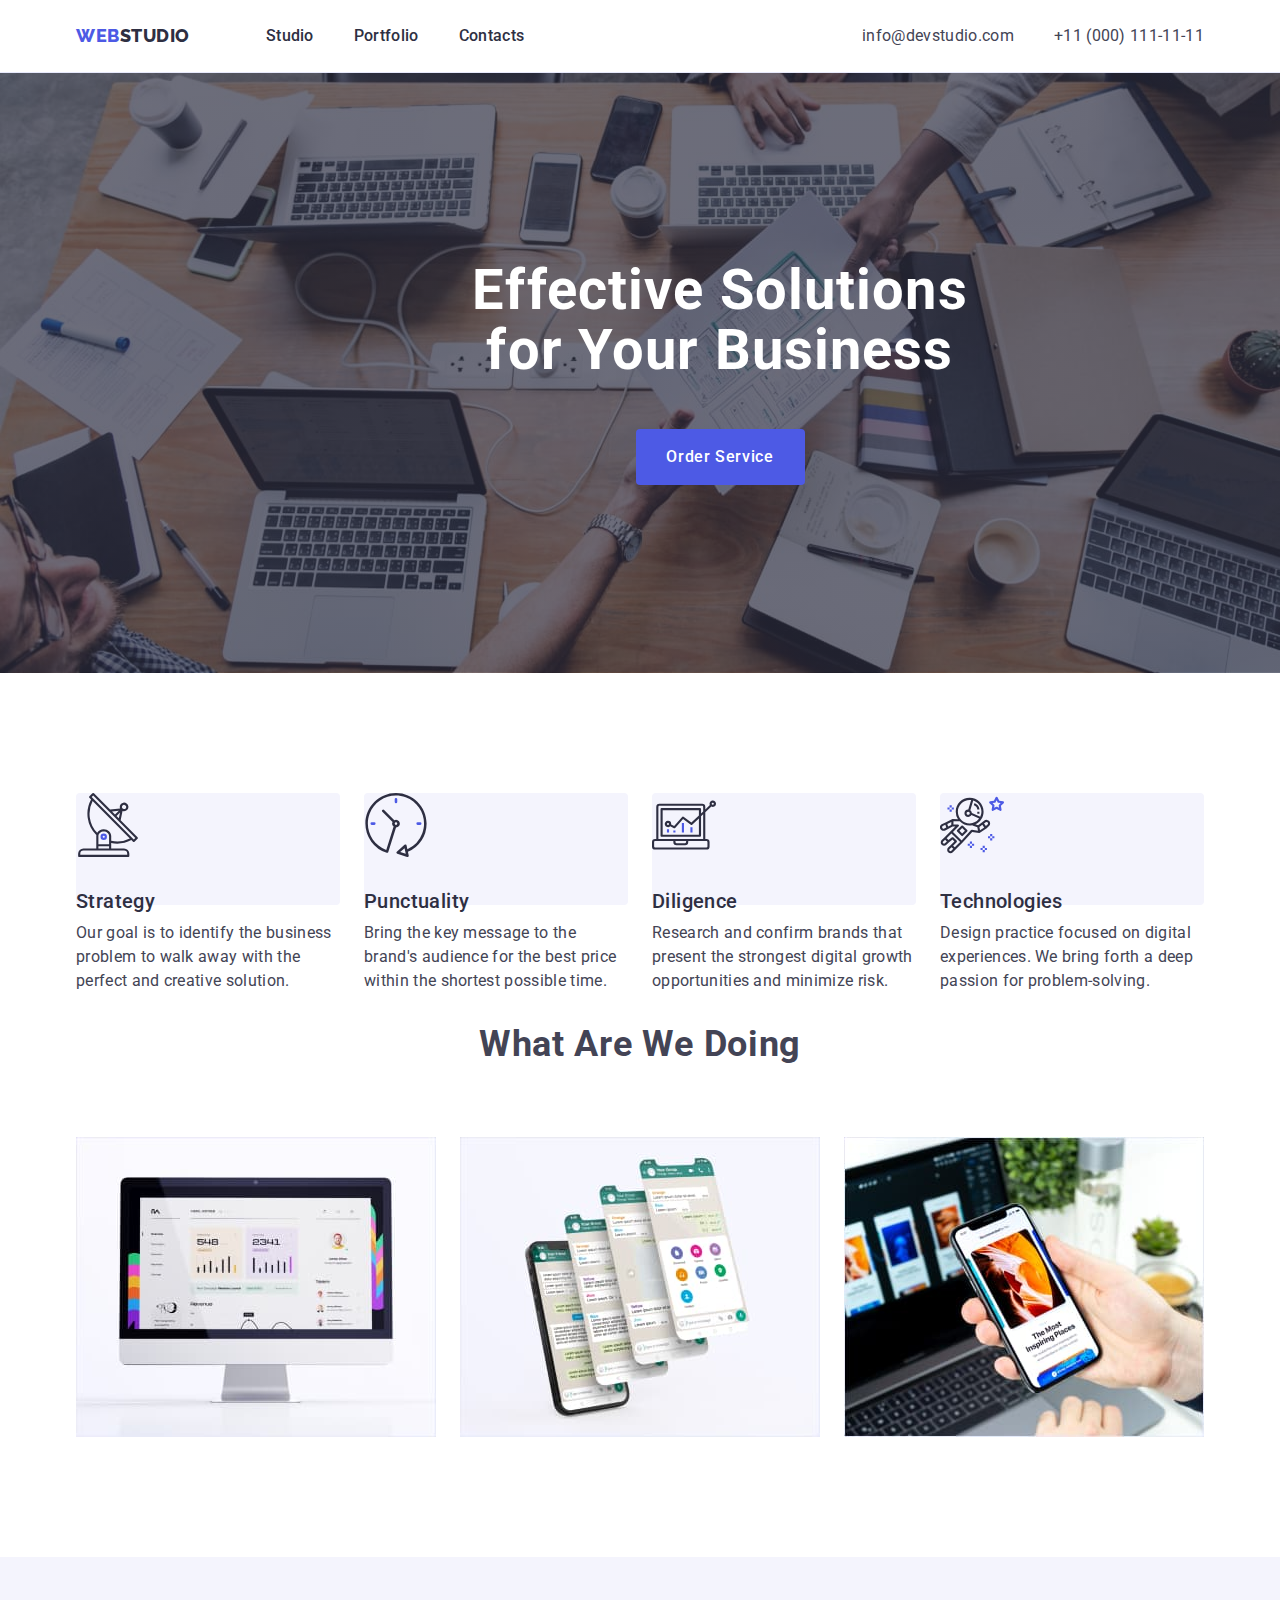
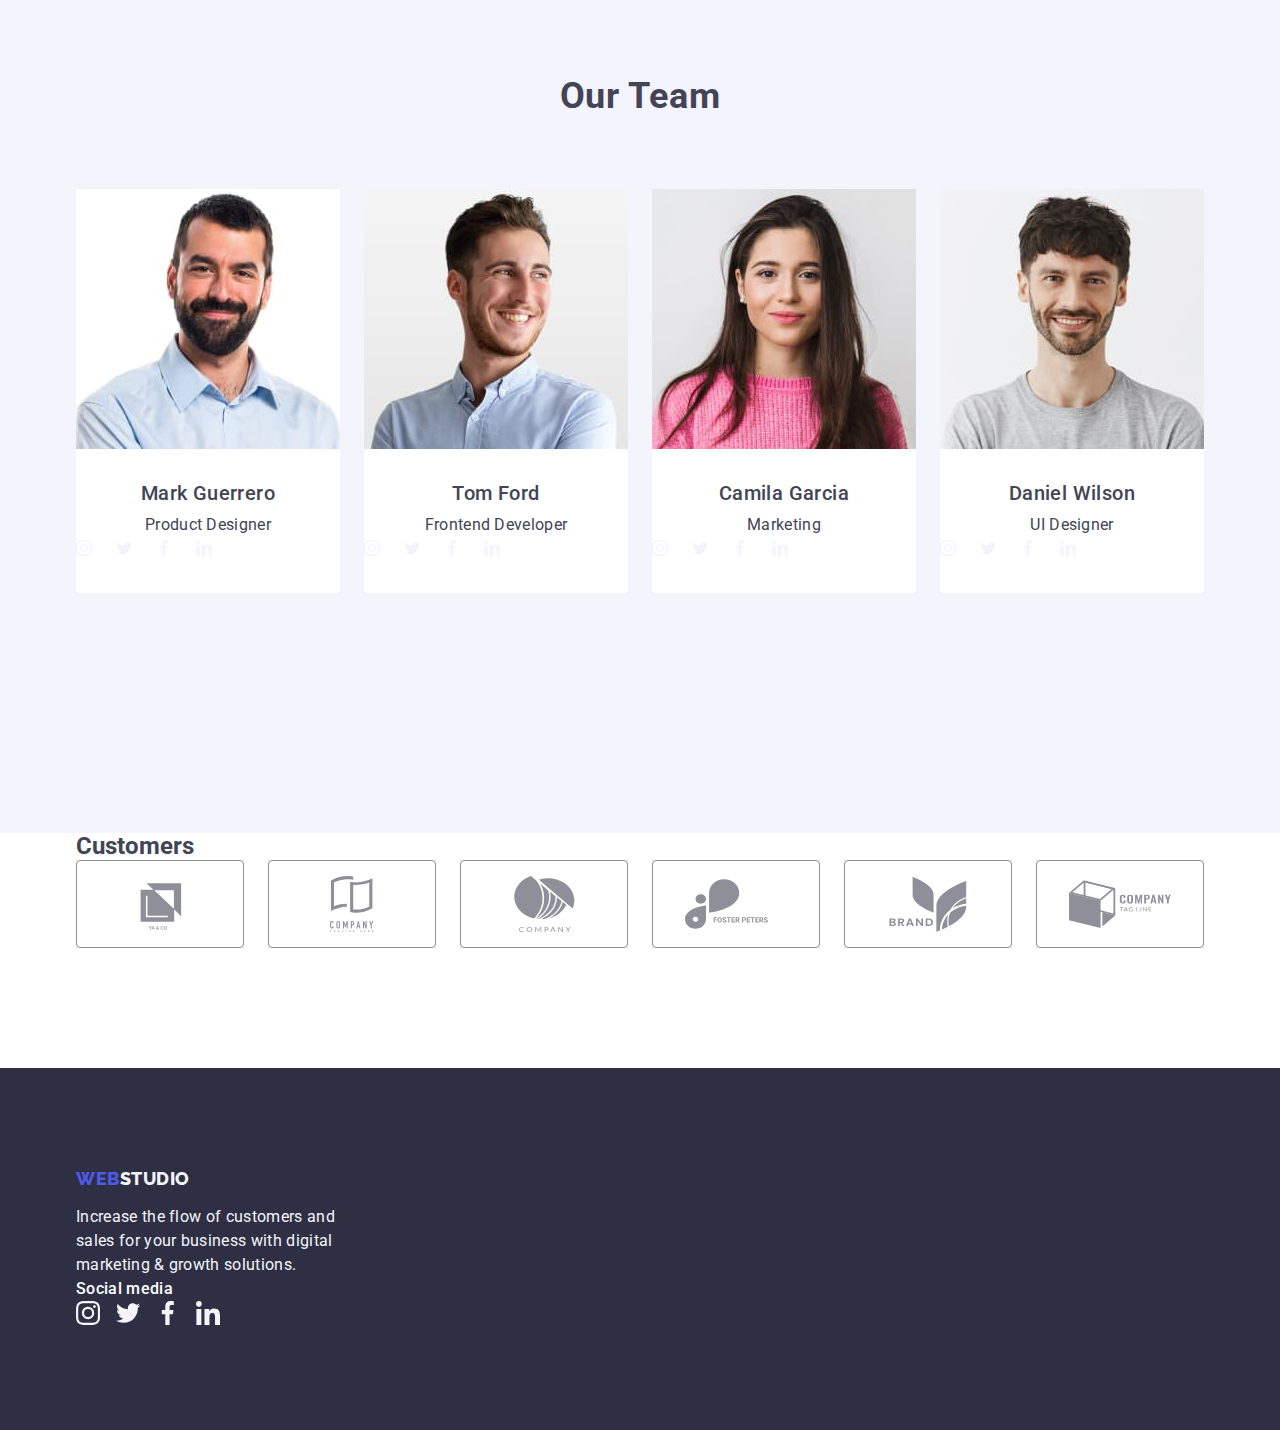
==== index.html @ ec3acd82 "main" ====
<!DOCTYPE html>
<html lang="en">
  <head>
    <meta charset="UTF-8" />
    <meta name="viewport" content="width=device-width, initial-scale=1.0" />
    <title>goit-markup-hw-02</title>
    <link rel="preconnect" href="https://fonts.googleapis.com" />
    <link rel="preconnect" href="https://fonts.gstatic.com" crossorigin />
    <link
      href="https://fonts.googleapis.com/css2?family=Montserrat:ital,wght@1,400;1,700&family=Raleway:wght@800&display=swap"
      rel="stylesheet"
    />
    <link rel="preconnect" href="https://fonts.googleapis.com" />
    <link rel="preconnect" href="https://fonts.gstatic.com" crossorigin />
    <link
      href="https://fonts.googleapis.com/css2?family=Montserrat:ital,wght@1,400;1,700&family=Raleway:wght@800&family=Roboto:wght@400;500;700;900&display=swap"
      rel="stylesheet"
    />
    <link
      rel="stylesheet"
      href="https://cdnjs.cloudflare.com/ajax/libs/modern-normalize/2.0.0/modern-normalize.min.css"
    />
    <link rel="stylesheet" href="./css/styles.css" />
  </head>
  <body>
    <header class="header link">
      <div class="container header-container">
        <nav class="header-navigation link">
          <a class="header-logo link" href="./index.html"
            >Web<span class="header-logo-span link">Studio</span></a
          >
          <ul class="header-description list">
            <li class="header-item">
              <a class="header-list" href="./index.html">Studio</a>
            </li>
            <li class="header-item">
              <a class="header-list" href="./portfolio.html">Portfolio</a>
            </li>
            <li class="header-item">
              <a class="header-list" href="">Contacts</a>
            </li>
          </ul>
        </nav>
        <address class="header-contact-address">
          <ul class="header-contact list">
            <li>
              <a
                class="header-contact-main link"
                href="mailto:info@devstudio.com"
                >info@devstudio.com</a
              >
            </li>
            <li>
              <a class="header-contact-main link" href="tel:+110001111111"
                >+11 (000) 111-11-11</a
              >
            </li>
          </ul>
        </address>
      </div>
    </header>
    <main>
      <section class="hero">
        <div class="container">
          <h1 class="hero-title">Effective Solutions for Your Business</h1>
          <button class="hero-link-btn" type="button">Order Service</button>
        </div>
      </section>
      <section class="advateges">
        <div class="container">
          <h2 class="visually-hidden">Advantages</h2>
          <ul class="advateges-section list">
            <li class="advateges-main">
              <a class="advateges-link" href="">
                <svg class="advateges-icon" width="64" height="64">
                  <use href="./images/icons.svg#icon-antenna"></use></svg
              ></a>
              <h3 class="advanteges-subtitle">Strategy</h3>
              <p class="advateges-text list">
                Our goal is to identify the business problem to walk away with
                the perfect and creative solution.
              </p>
            </li>
            <li class="advateges-main">
              <a class="advateges-link" href="">
                <svg class="advateges-icon" width="64" height="64">
                  <use href="./images/icons.svg#icon-clock"></use></svg
              ></a>
              <h3 class="advanteges-subtitle">Punctuality</h3>
              <p class="advateges-text list">
                Bring the key message to the brand's audience for the best price
                within the shortest possible time.
              </p>
            </li>
            <li class="advateges-main">
              <a class="advateges-link" href="">
                <svg class="advateges-icon" width="64" height="64">
                  <use href="./images/icons.svg#icon-diagram"></use></svg
              ></a>
              <h3 class="advanteges-subtitle">Diligence</h3>
              <p class="advateges-text list">
                Research and confirm brands that present the strongest digital
                growth opportunities and minimize risk.
              </p>
            </li>
            <li class="advateges-main">
              <a class="advateges-link" href="">
                <svg class="advateges-icon" width="64" height="64">
                  <use href="./images/icons.svg#icon-astronaut"></use></svg
              ></a>
              <h3 class="advanteges-subtitle">Technologies</h3>
              <p class="advateges-text list">
                Design practice focused on digital experiences. We bring forth a
                deep passion for problem-solving.
              </p>
            </li>
          </ul>
        </div>
      </section>
      <section class="section-work">
        <div class="container">
          <h2 class="work list">What are we doing</h2>
          <ul class="work-company list">
            <li class="work-mens-photo">
              <img
                class="personnel-mens-photo"
                src="./images/job/img1.jpg"
                alt="monitor"
                width="360"
                height="300"
              />
            </li>
            <li class="work-mens-photo">
              <img
                class="personnel-mens-photo"
                src="./images/job/img2.jpg"
                alt="phone program"
                width="360"
                height="300"
              />
            </li>
            <li class="work-mens-photo">
              <img
                class="personnel-mens-photo"
                src="./images/job/img3.jpg"
                alt="phone in hand"
                width="360"
                height="300"
              />
            </li>
          </ul>
        </div>
      </section>
      <section class="personnel-one">
        <div class="container">
          <h2 class="personnel list">Our Team</h2>
          <ul class="personnel-mens list">
            <li class="personnel-mens-list">
              <img
                class="personnel-mens-photo"
                src="./images/team/img4.jpg"
                alt="mans photo"
                width="264"
                height="260"
              />
              <div class="personnel-one-job">
                <h3 class="personnel-mens-name">Mark Guerrero</h3>
                <p class="personnel-mens-job">Product Designer</p>
                <ul class="personnel-social list">
                  <li>
                    <a class="personnel-sicial-link" href="">
                      <svg class="personnel-icon" width="16" height="16">
                        <use
                          href="./images/icons.svg#icon-instagram"
                        ></use></svg
                    ></a>
                  </li>
                  <li>
                    <a class="personnel-sicial-link" href="">
                      <svg class="personnel-icon" width="16" height="16">
                        <use href="./images/icons.svg#icon-tviter"></use></svg
                    ></a>
                  </li>
                  <li>
                    <a class="personnel-sicial-link" href="">
                      <svg class="personnel-icon" width="16" height="16">
                        <use href="./images/icons.svg#icon-facebock"></use></svg
                    ></a>
                  </li>
                  <li>
                    <a class="personnel-sicial-link" href="">
                      <svg class="personnel-icon" width="16" height="16">
                        <use href="./images/icons.svg#icon-linkedin"></use></svg
                    ></a>
                  </li>
                </ul>
              </div>
            </li>
            <li class="personnel-mens-list">
              <img
                class="personnel-mens-photo"
                src="./images/team/img5.jpg"
                alt="mans photo"
                width="264"
                height="260"
              />
              <div class="personnel-one-job">
                <h3 class="personnel-mens-name">Tom Ford</h3>
                <p class="personnel-mens-job">Frontend Developer</p>
                <ul class="personnel-social list">
                  <li>
                    <a class="personnel-sicial-link" href="">
                      <svg class="personnel-icon" width="16" height="16">
                        <use
                          href="./images/icons.svg#icon-instagram"
                        ></use></svg
                    ></a>
                  </li>
                  <li>
                    <a class="personnel-sicial-link" href="">
                      <svg class="personnel-icon" width="16" height="16">
                        <use href="./images/icons.svg#icon-tviter"></use></svg
                    ></a>
                  </li>
                  <li>
                    <a class="personnel-sicial-link" href="">
                      <svg class="personnel-icon" width="16" height="16">
                        <use href="./images/icons.svg#icon-facebock"></use></svg
                    ></a>
                  </li>
                  <li>
                    <a class="personnel-sicial-link" href="">
                      <svg class="personnel-icon" width="16" height="16">
                        <use href="./images/icons.svg#icon-linkedin"></use></svg
                    ></a>
                  </li>
                </ul>
              </div>
            </li>
            <li class="personnel-mens-list">
              <img
                class="personnel-mens-photo"
                src="./images/team/img6.jpg"
                alt="womans photo"
                width="264"
                height="260"
              />
              <div class="personnel-one-job">
                <h3 class="personnel-mens-name">Camila Garcia</h3>
                <p class="personnel-mens-job">Marketing</p>
                <ul class="personnel-social list">
                  <li>
                    <a class="personnel-sicial-link" href="">
                      <svg class="personnel-icon" width="16" height="16">
                        <use
                          href="./images/icons.svg#icon-instagram"
                        ></use></svg
                    ></a>
                  </li>
                  <li>
                    <a class="personnel-sicial-link" href="">
                      <svg class="personnel-icon" width="16" height="16">
                        <use href="./images/icons.svg#icon-tviter"></use></svg
                    ></a>
                  </li>
                  <li>
                    <a class="personnel-sicial-link" href="">
                      <svg class="personnel-icon" width="16" height="16">
                        <use href="./images/icons.svg#icon-facebock"></use></svg
                    ></a>
                  </li>
                  <li>
                    <a class="personnel-sicial-link" href="">
                      <svg class="personnel-icon" width="16" height="16">
                        <use href="./images/icons.svg#icon-linkedin"></use></svg
                    ></a>
                  </li>
                </ul>
              </div>
            </li>
            <li class="personnel-mens-list">
              <img
                class="personnel-mens-photo"
                src="./images/team/img7.jpg"
                alt="mans photo"
                width="264"
                height="260"
              />
              <div class="personnel-one-job">
                <h3 class="personnel-mens-name">Daniel Wilson</h3>
                <p class="personnel-mens-job">UI Designer</p>
                <ul class="personnel-social list">
                  <li>
                    <a class="personnel-sicial-link" href="">
                      <svg class="personnel-icon" width="16" height="16">
                        <use
                          href="./images/icons.svg#icon-instagram"
                        ></use></svg
                    ></a>
                  </li>
                  <li>
                    <a class="personnel-sicial-link" href="">
                      <svg class="personnel-icon" width="16" height="16">
                        <use href="./images/icons.svg#icon-tviter"></use></svg
                    ></a>
                  </li>
                  <li>
                    <a class="personnel-sicial-link" href="">
                      <svg class="personnel-icon" width="16" height="16">
                        <use href="./images/icons.svg#icon-facebock"></use></svg
                    ></a>
                  </li>
                  <li>
                    <a class="personnel-sicial-link" href="">
                      <svg class="personnel-icon" width="16" height="16">
                        <use href="./images/icons.svg#icon-linkedin"></use></svg
                    ></a>
                  </li>
                </ul>
              </div>
            </li>
          </ul>
        </div>
      </section>
      <section class="Customers">
        <div class="container">
          <h2 class="Customers-servise">Customers</h2>
          <ul class="customers-list list">
            <li class="customers-item">
              <a class="customers-link" href="" class="customers-item-link">
                <svg class="customers-icon" width="104" height="56">
                  <use href="./images/icons.svg#icon-Logo"></use></svg
              ></a>
            </li>
            <li class="customers-item">
              <a class="customers-link" href="" class="customers-item-link">
                <svg class="customers-icon" width="104" height="56">
                  <use href="./images/icons.svg#icon-group"></use></svg
              ></a>
            </li>
            <li class="customers-item">
              <a class="customers-link" href="" class="customers-item-link">
                <svg class="customers-icon" width="104" height="56">
                  <use href="./images/icons.svg#icon-company"></use></svg
              ></a>
            </li>
            <li class="customers-item">
              <a class="customers-link" href="" class="customers-item-link">
                <svg class="customers-icon" width="104" height="56">
                  <use href="./images/icons.svg#icon-foster"></use></svg
              ></a>
            </li>
            <li class="customers-item">
              <a class="customers-link" href="" class="customers-item-link">
                <svg class="customers-icon" width="104" height="56">
                  <use href="./images/icons.svg#icon-brand"></use></svg
              ></a>
            </li>
            <li class="customers-item">
              <a class="customers-link" href="" class="customers-item-link">
                <svg class="customers-icon" width="104" height="56">
                  <use href="./images/icons.svg#icon-tag"></use></svg
              ></a>
            </li>
          </ul>
        </div>
      </section>
    </main>
    <footer class="footer">
      <div class="container">
        <a class="footer-logotype link" href="./index.html"
          >Web<span class="footer-logo-span link">Studio</span></a
        >
        <p class="footer-information">
          Increase the flow of customers and sales for your business with
          digital marketing & growth solutions.
        </p>
        <h4 class="footer-social-media">Social media</h4>
        <ul class="footer-social list">
          <li class="footer-icon-list">
            <a class="footer-sicial-link" href="">
              <svg class="footer-icon" width="24" height="24">
                <use href="./images/icons.svg#icon-instagram"></use></svg
            ></a>
          </li>
          <li class="footer-icon-list">
            <a class="footer-sicial-link" href="">
              <svg class="footer-icon" width="24" height="24">
                <use href="./images/icons.svg#icon-tviter"></use></svg
            ></a>
          </li>
          <li class="footer-icon-list">
            <a class="footer-sicial-link" href="">
              <svg class="footer-icon" width="24" height="24">
                <use href="./images/icons.svg#icon-facebock"></use></svg
            ></a>
          </li>
          <li class="footer-icon-list">
            <div class="footer-sicial-link" href="">
              <svg class="footer-icon" width="24" height="24">
                <use href="./images/icons.svg#icon-linkedin"></use>
              </svg>
            </div>
          </li>
        </ul>
      </div>
    </footer>
  </body>
</html>
---- css/styles.css ----
body {
  font-family: "Roboto", sans-serif;
  color: #434455;
  background-color: #ffffff;
}
:root {
  --iris: #4d5ae5;
  --navyblue: #2e2f42;
  --color-green: #31d0aa;
  --color-slate: #434455;
  --color-light-slate: #8e8f99;
  --color-cornflower: #e7e9fc;
  --color-cloud: #f4f4fd;
  --color-navy-blue-modal: #2e2f42;
  --color-grey: #2e2f42;
  --color-white: #ffffff;
  --color-dairy: #fcfcfc;
}

/* a {
  text-decoration: none;
} */
.link {
  text-decoration: none;
}
.list {
  list-style: none;
  text-decoration: none;
}
/* reset */
p,
ul,
h1,
h2,
h3,
h4,
h5,
h6 {
  margin-top: 0;
  margin-bottom: 0;
}
ul,
ol {
  padding-left: 0;
  margin-top: 0;
  margin-bottom: 0;
}
.personnel-mens-photo {
  display: block;
}
/* container */
.container {
  width: 1158px;
  padding: 0 15px;
  margin: 0 auto;
  align-items: center;
  /* display: flex;
  gap: 24px; */
}
.header-container {
  display: flex;
  align-items: center;
}
/*!    heder    */
.header {
  border-bottom: 1px solid #e7e9fc;
  padding-top: 25.5;
  padding-bottom: 25.5;
}
.header-list {
  text-decoration: none;
}
.header-navigation {
  align-items: center;
  display: flex;
}
.header-logo-span {
  color: var(--navyblue);
}
.header-logo {
  color: var(--iris);
  font-family: "Raleway", sans-serif;
  font-size: 18px;
  font-style: normal;
  font-weight: 800;
  line-height: 1.17em; /* 116.667% */
  letter-spacing: 0.03em;
  text-transform: uppercase;
  margin-right: 76px;
}

.heder-item {
  color: var(--navyblue);
  /* Body Medium */
  font-family: Roboto;
  font-size: 16px;
  font-style: normal;
  font-weight: 500;
  line-height: 1.5; /* 150% */
  letter-spacing: 0.02em;
  /* gap: 40px; */
  padding: 24px 0;
}
.header-description {
  display: flex;
  gap: 40px;
}
.header-contact {
  display: flex;
  gap: 40px;
}
.header-list {
  color: var(--navyblue);
  /* Body Medium */
  font-family: Roboto;
  font-size: 16px;
  font-style: normal;
  font-weight: 500;
  line-height: 1.5; /* 150% */
  letter-spacing: 0.02em;
  padding: 24px 0;
  display: block;
}
.header-list:hover,
.header-list:focus {
  color: #404bbf;
}

.header-contact-main:hover,
.header-contact-main:focus {
  color: #404bbf;
}
.header-contact-main {
  color: var(--color-slate);
  list-style: none;
  /* Body */
  font-family: Roboto;
  font-size: 16px;
  font-style: normal;
  font-weight: 400;
  line-height: 1.5; /* 150% */
  letter-spacing: 0.02em;
}
.header-contact-address {
  font-style: normal;
  margin-left: auto;
}
.header-contact-main {
  text-decoration: none;
}
.header-contact:hover {
  color: #404bbf;
}
.header-contact:focus {
  color: #404bbf;
}
/*!----------HERO----------*/

.hero {
  background: var(--navyblue);
  padding: 188px 0;
  min-width: 1440px;
  display: flex;
  background-position: center;
  background-repeat: no-repeat;
  block-size: 100%;
  background-size: cover;
  background-image: linear-gradient(
      rgba(46, 47, 66, 0.7),
      rgba(46, 47, 66, 0.7)
    ),
    url(../images/people-office/people-office.jpg);
}

.hero-title {
  color: var(--color-white);
  text-align: center;
  /* Header 1 */
  font-family: Roboto;
  font-size: 56px;
  font-style: normal;
  font-weight: 700;
  line-height: 1.07; /* 107.143% */
  letter-spacing: 1.12px;
  max-width: 496px;
  margin: 0 auto;
  margin-bottom: 48px;
}
.hero-link-btn {
  color: var(--color-white);
  cursor: pointer;
  /* Button Text */
  font-family: "Roboto", sans-serif;
  font-size: 16px;
  font-weight: 500;
  line-height: 1.5; /* 150% */
  letter-spacing: 0.64px;
  display: block;
  min-width: 169px;
  height: 56px;
  border: none;
  border-radius: 4px;
  margin: 0 auto;
}
.hero-link-btn {
  background-color: #4d5ae5;
}
.hero-link-btn:hover,
.hero-link-btn:focus {
  background-color: #404bbf;
}
.hero-button-menu:hover,
.hero-button-menu:focus {
  border: 1px solid transparent;
}
.list-button {
  display: flex;
  justify-content: center;
  gap: 24px;
  margin-bottom: 72px;
}
/*!---menu---*/
.hero-button-menu {
  color: var(--iris);
  text-align: center;
  cursor: pointer;
  /* Button Text */
  font-family: "Roboto", sans-serif;
  font-size: 16px;
  font-style: normal;
  font-weight: 500;
  line-height: 1.5; /* 150% */
  letter-spacing: 0.04em;
}

.hero-button-menu {
  background-color: #f4f4fd;
  padding: 12px 24px;
  border: 1px solid #e7e9fc;
  border-radius: 4px;
}
.hero-button-menu:hover {
  color: #ffffff;
  background-color: #404bbf;
}
.hero-button-menu:focus {
  color: #ffffff;
  background-color: #404bbf;
}
/*!---portfolio---*/
.portfolio-service {
  list-style: none;
  column-gap: 24px;
  row-gap: 48px;
  display: flex;
  flex-wrap: wrap;
}
.portfolio-job {
  width: calc((100% - 48px) / 3);
}
.portfolio-service-images {
  padding: 32px 16px;
  border: 1px solid #e7e9fc;
  border-top: none;
}
/*!--ADVANTAGES--*/
.advateges-main {
  width: 264px;
  height: 112px;
  border-radius: 4px;
  background: var(--color-cloud);
}
.advateges-link {
  width: 64px;
  height: 64px;
  display: flex;
  align-items: center;
  justify-content: center;
  margin-bottom: 32px;
}
.visually-hidden {
  position: absolute;
  width: 1px;
  height: 1px;
  margin: -1px;
  border: 0;
  padding: 0;

  white-space: nowrap;
  clip-path: inset(100%);
  clip: rect(0 0 0 0);
  overflow: hidden;
}
.advateges {
  padding-top: 120px;
  padding-bottom: 120px;
  background: #fff;
}
.advateges-section {
  display: flex;
  gap: 24px;
}
.advateges-portfolio {
  padding-top: 96px;
  padding-bottom: 120px;
}
.advateges-main {
  width: calc((100% - 72px) / 4);
}
.advanteges-subtitle {
  color: var(--navyblue);
  /* Header 3 */
  font-family: Roboto;
  font-size: 20px;
  font-style: normal;
  font-weight: 500;
  line-height: 1.2; /* 120% */
  letter-spacing: 0.4px;
  margin-bottom: 8px;
}
.advateges-text {
  color: var(--slate);
  /* Body */
  font-family: Roboto;
  font-size: 16px;
  font-style: normal;
  font-weight: 400;
  line-height: 1.5; /* 150% */
  letter-spacing: 0.32px;
}
/*!---service---*/
.service-subtitle {
  color: var(--navyblue);
  /* Header 3 */
  font-family: Roboto;
  font-size: 20px;
  font-style: normal;
  font-weight: 500;
  line-height: 1.2; /* 120% */
  letter-spacing: 0.02em;
  margin-bottom: 8px;
}
.service-text {
  color: var(--color-slate);
  /* Body */
  font-family: Roboto;
  font-size: 16px;
  font-style: normal;
  font-weight: 400;
  line-height: 1.5; /* 150% */
  letter-spacing: 0.02em;
}

/*!-----------work-------- */

.work {
  color: var(--color-navyblue);
  text-align: center;
  /* Header 2 */
  font-family: Roboto;
  font-size: 36px;
  font-style: normal;
  font-weight: 700;
  line-height: 1.11; /* 111.111% */
  letter-spacing: 0.72px;
  text-transform: capitalize;
  /* max-width: 323px; */
  margin-bottom: 72px;
}
.work-mens-photo {
  width: calc((100% - 48px) / 3);
}
.section-work {
  padding-bottom: 120px;
}
.work-company {
  display: flex;
  gap: 24px;
}
/*!---job---*/
.portfolio-job {
  text-decoration: none;
  width: calc((100% - 48px) / 3);
}
.portfolio-job-photo {
  text-decoration: none;
}

/*!-----our time------*/
.personnel-one {
  background-color: #f4f4fd;
  padding: 120px 0;
}
.personnel-one-job {
  padding: 32px 0;
}
.personnel-mens-list {
  background-color: #ffffff;
}

.personnel-mens-list {
  margin-bottom: 120px;
  border-radius: 0px 0px 4px 4px;
}
.personnel-mens {
  display: flex;
  gap: 24px;
}
.personnel {
  color: var(--color-navyblue);
  text-align: center;
  /* Header 2 */
  font-family: Roboto;
  font-size: 36px;
  font-style: normal;
  font-weight: 700;
  line-height: 1.11; /* 111.111% */
  letter-spacing: 0.02em;
  text-transform: capitalize;

  margin-bottom: 72px;
  border-radius: 0px 0px 4px 4px;
}

.personnel-mens {
  color: var(--color-navyblue);
  text-align: center;
  /* Header 3 */
  font-family: Roboto;
  font-size: 20px;
  font-style: normal;
  font-weight: 500;
  line-height: 1.2; /* 120% */
  letter-spacing: 0.4px;
}

.personnel-mens-name {
  color: var(--color-navyblue);
  text-align: center;
  /* Header 3 */
  font-family: Roboto;
  font-size: 20px;
  font-style: normal;
  font-weight: 500;
  line-height: 1.2; /* 120% */
  letter-spacing: 0.02em;

  text-align: center;
  margin-bottom: 8px;
}
.personnel-mens-job {
  color: var(--color-slate);
  text-align: center;
  /* Body */
  font-family: Roboto;
  font-size: 16px;
  font-style: normal;
  font-weight: 400;
  line-height: 1.5; /* 150% */
  letter-spacing: 0.02em;
  text-align: center;
}
.personnel-social {
  display: flex;
  gap: 24px;
}
.personnel-sicial-link {
  width: 16px;
  height: 16px;
  border-radius: 50%;
  background-color: var(--color-iris);
  align-items: center;
  justify-content: center;
}
.personnel-icon {
  fill: #f4f4fd;
}
/*! customers */
.customers-service {
  color: var(--color-navyblue);
  text-align: center;
  /* Header 2 */
  font-family: Roboto;
  font-size: 36px;
  font-style: normal;
  font-weight: 700;
  line-height: 1.11; /* 111.111% */
  letter-spacing: 0.02em;
  text-transform: capitalize;
  margin-bottom: 72px;
  border-radius: 0px 0px 4px 4px;
}
.customers-list {
  display: flex;
  gap: 24px;
}
.customers-item {
  width: calc((100% - 5 * 24px) / 6);
}
.customers-link {
  width: 168px;
  height: 88px;
  display: flex;
  border-radius: 4px;
  align-items: center;
  border-radius: 4px;
  padding: 16px 32px;
  border: 1px solid var(--lightslate, #8e8f99);
  cursor: pointer;
  margin-bottom: 120px;
}
/*!-----footer-----*/
.footer {
  background: var(--navyblue);
  padding: 100px 0;
}
.footer-logotype {
  color: var(--iris, #4d5ae5);
  font-family: Raleway;
  font-size: 18px;
  font-style: normal;
  font-weight: 800;
  line-height: 1.17; /* 116.667% */
  letter-spacing: 0.54px;
  text-transform: uppercase;
  /* padding-bottom: 30px; */
  margin-bottom: 16px;
  display: inline-block;
}
.footer-logotype {
  font-family: "Raleway", sans-serif;
}

.footer-logo-span {
  color: var(--color-cloud);
  font-family: "Raleway", sans-serif;
  font-size: 18px;
  font-style: normal;
  font-weight: 800;
  line-height: 1.17; /* 116.667% */
  letter-spacing: 0.54px;
  text-transform: uppercase;
}
.footer-information {
  color: var(--color-cloud);
  /* Body */
  font-family: Roboto;
  font-size: 16px;
  font-style: normal;
  font-weight: 400;
  line-height: 1.5; /* 150% */
  letter-spacing: 0.32px;
  max-width: 280px;
}
.footer-social-media {
  color: var(--color-white);
  /* Body Medium */
  font-family: Roboto;
  font-size: 16px;
  font-style: normal;
  font-weight: 500;
  line-height: 1.5; /* 150% */
  letter-spacing: 0.32px;
}
.footer-icon {
  fill: #f4f4fd;
}
.footer-sicial-link {
  width: 24px;
  height: 24px;
  border-radius: 50%;
  background-color: var(--color-iris);
}
.footer-social {
  display: flex;
  gap: 16px;
}
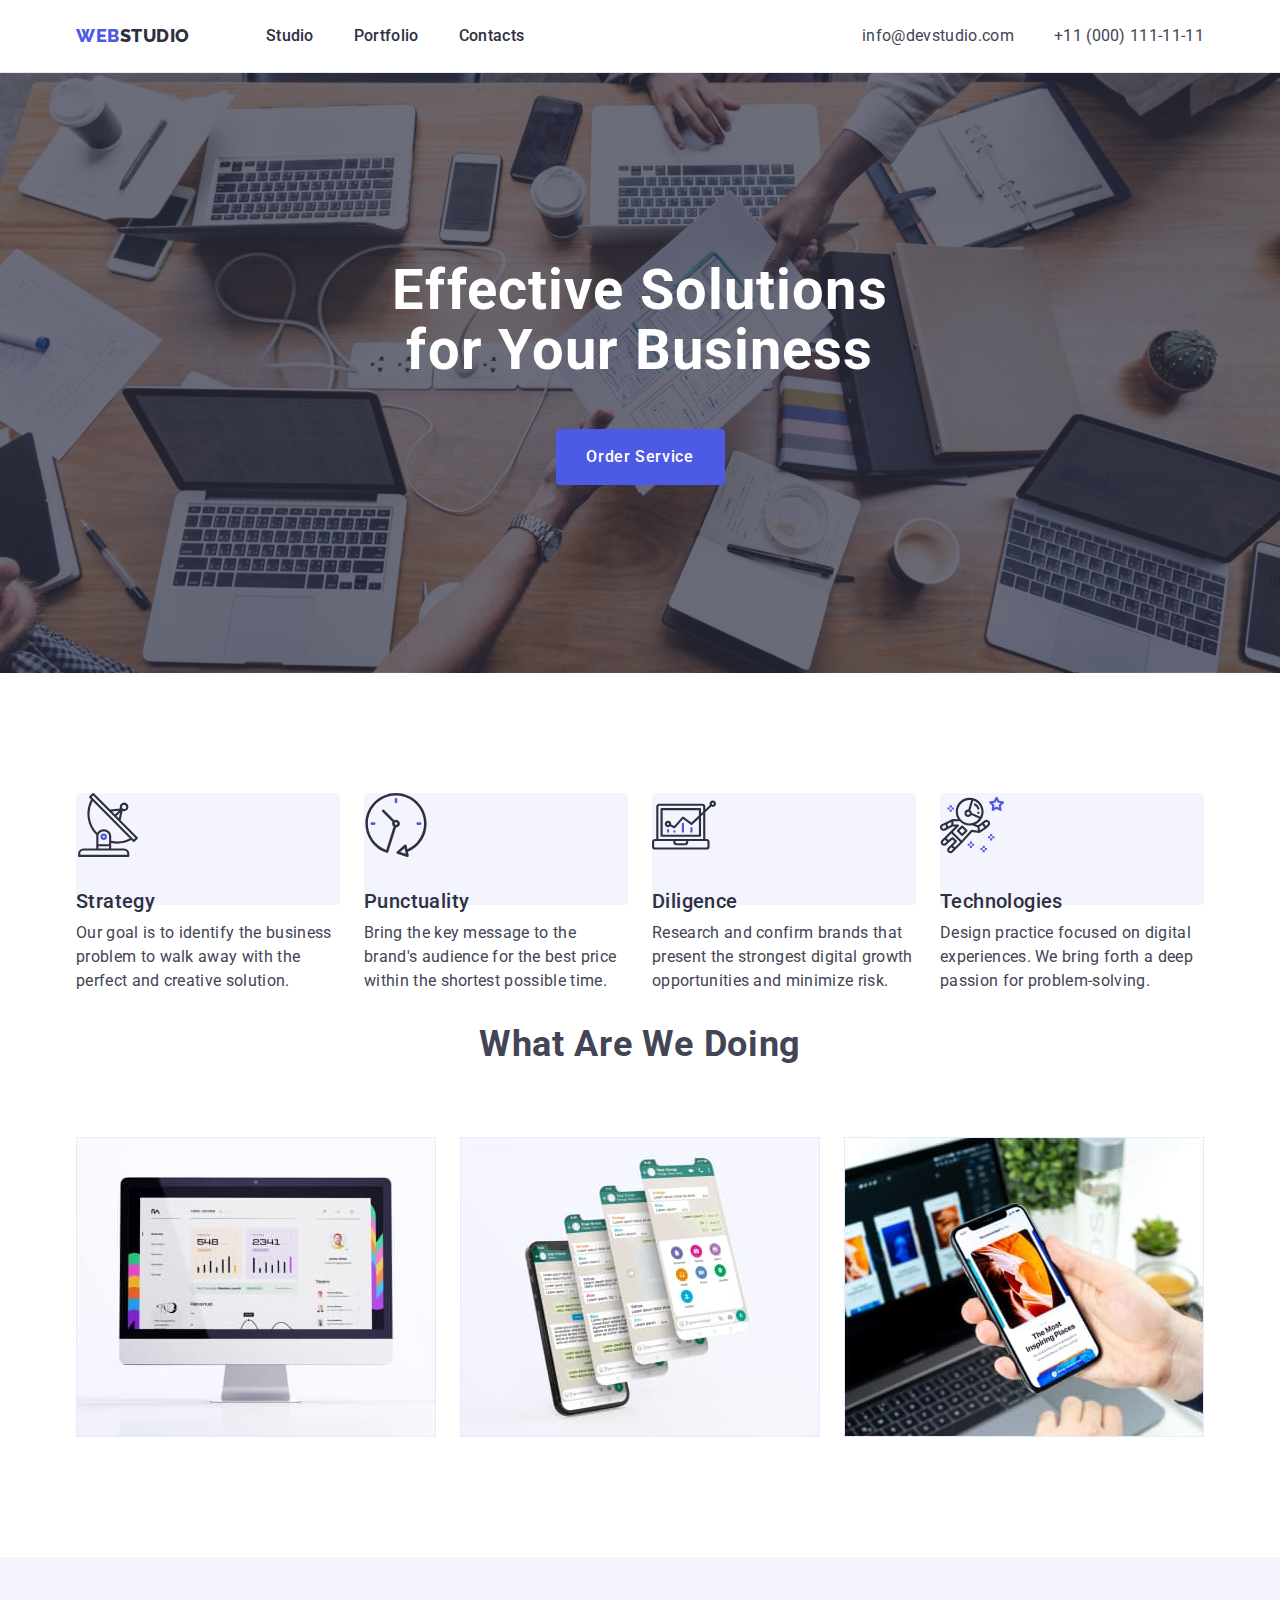
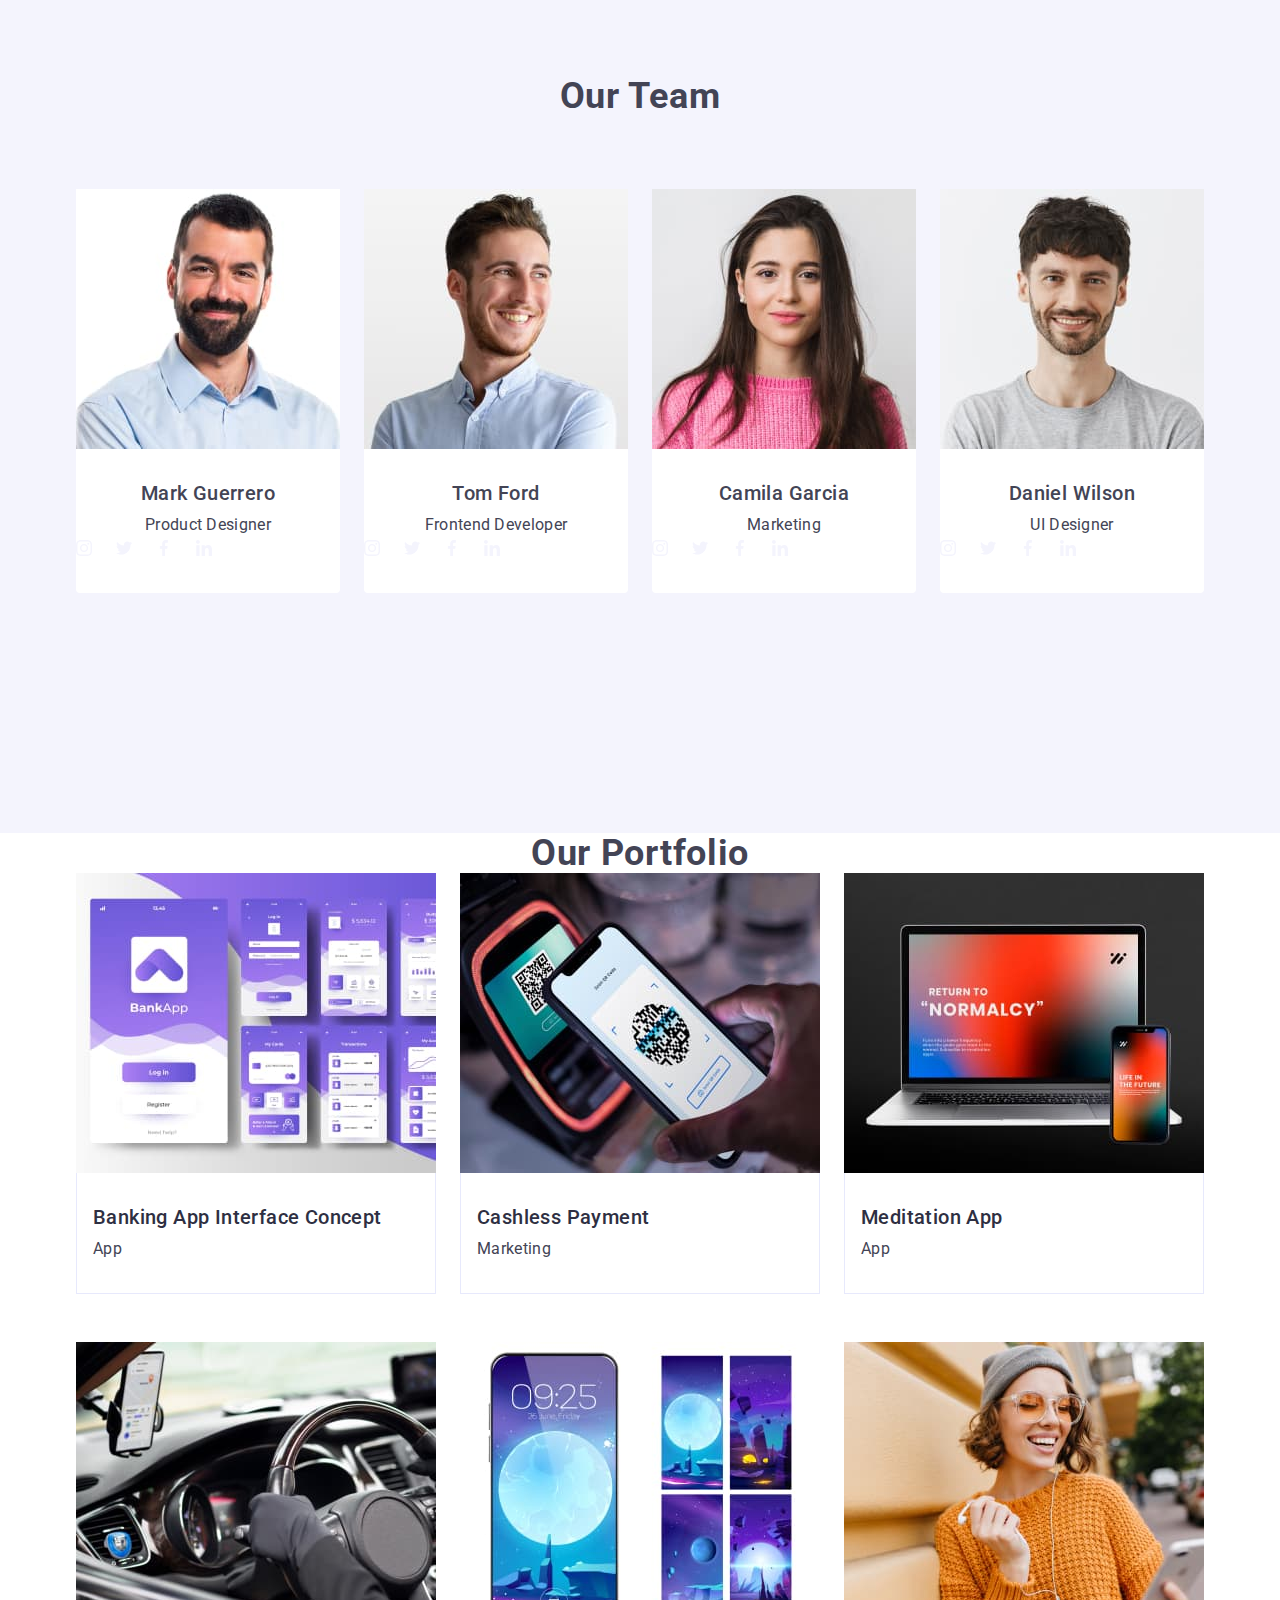
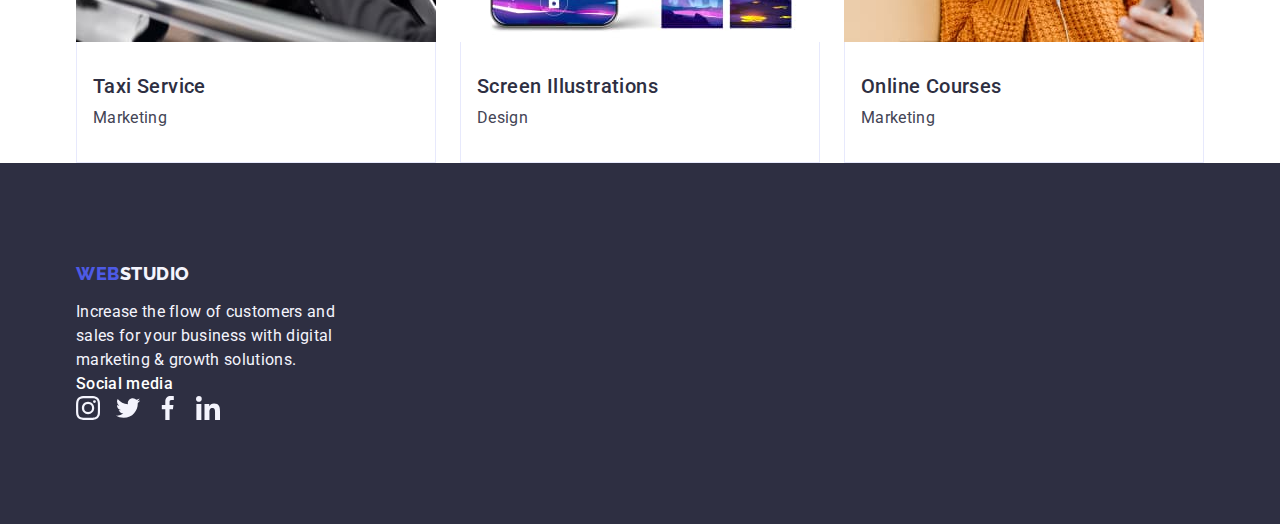
==== commit 007578c1: "main" ====
--- a/index.html
+++ b/index.html
@@ -71,10 +71,11 @@
           <h2 class="visually-hidden">Advantages</h2>
           <ul class="advateges-section list">
             <li class="advateges-main">
-              <a class="advateges-link" href="">
+              <div class="advateges-link">
                 <svg class="advateges-icon" width="64" height="64">
-                  <use href="./images/icons.svg#icon-antenna"></use></svg
-              ></a>
+                  <use href="./images/icons.svg#icon-antenna"></use>
+                </svg>
+              </div>
               <h3 class="advanteges-subtitle">Strategy</h3>
               <p class="advateges-text list">
                 Our goal is to identify the business problem to walk away with
@@ -82,10 +83,11 @@
               </p>
             </li>
             <li class="advateges-main">
-              <a class="advateges-link" href="">
+              <div class="advateges-link">
                 <svg class="advateges-icon" width="64" height="64">
-                  <use href="./images/icons.svg#icon-clock"></use></svg
-              ></a>
+                  <use href="./images/icons.svg#icon-clock"></use>
+                </svg>
+              </div>
               <h3 class="advanteges-subtitle">Punctuality</h3>
               <p class="advateges-text list">
                 Bring the key message to the brand's audience for the best price
@@ -93,10 +95,11 @@
               </p>
             </li>
             <li class="advateges-main">
-              <a class="advateges-link" href="">
+              <div class="advateges-link">
                 <svg class="advateges-icon" width="64" height="64">
-                  <use href="./images/icons.svg#icon-diagram"></use></svg
-              ></a>
+                  <use href="./images/icons.svg#icon-diagram"></use>
+                </svg>
+              </div>
               <h3 class="advanteges-subtitle">Diligence</h3>
               <p class="advateges-text list">
                 Research and confirm brands that present the strongest digital
@@ -104,10 +107,11 @@
               </p>
             </li>
             <li class="advateges-main">
-              <a class="advateges-link" href="">
+              <div class="advateges-link">
                 <svg class="advateges-icon" width="64" height="64">
-                  <use href="./images/icons.svg#icon-astronaut"></use></svg
-              ></a>
+                  <use href="./images/icons.svg#icon-astronaut"></use>
+                </svg>
+              </div>
               <h3 class="advanteges-subtitle">Technologies</h3>
               <p class="advateges-text list">
                 Design practice focused on digital experiences. We bring forth a
@@ -322,45 +326,101 @@
           </ul>
         </div>
       </section>
-      <section class="Customers">
+      <section class="portfolio">
         <div class="container">
-          <h2 class="Customers-servise">Customers</h2>
-          <ul class="customers-list list">
-            <li class="customers-item">
-              <a class="customers-link" href="" class="customers-item-link">
-                <svg class="customers-icon" width="104" height="56">
-                  <use href="./images/icons.svg#icon-Logo"></use></svg
-              ></a>
-            </li>
-            <li class="customers-item">
-              <a class="customers-link" href="" class="customers-item-link">
-                <svg class="customers-icon" width="104" height="56">
-                  <use href="./images/icons.svg#icon-group"></use></svg
-              ></a>
-            </li>
-            <li class="customers-item">
-              <a class="customers-link" href="" class="customers-item-link">
-                <svg class="customers-icon" width="104" height="56">
-                  <use href="./images/icons.svg#icon-company"></use></svg
-              ></a>
-            </li>
-            <li class="customers-item">
-              <a class="customers-link" href="" class="customers-item-link">
-                <svg class="customers-icon" width="104" height="56">
-                  <use href="./images/icons.svg#icon-foster"></use></svg
-              ></a>
-            </li>
-            <li class="customers-item">
-              <a class="customers-link" href="" class="customers-item-link">
-                <svg class="customers-icon" width="104" height="56">
-                  <use href="./images/icons.svg#icon-brand"></use></svg
-              ></a>
-            </li>
-            <li class="customers-item">
-              <a class="customers-link" href="" class="customers-item-link">
-                <svg class="customers-icon" width="104" height="56">
-                  <use href="./images/icons.svg#icon-tag"></use></svg
-              ></a>
+          <h2 class="portfolio-servise">Our portfolio</h2>
+          <ul class="portfolio-service list">
+            <li class="portfolio-job link">
+              <a class="portfolio-job-photo link" href="">
+                <img
+                  class="personnel-mens-photo"
+                  src="./images/service/img.jpg"
+                  alt="program"
+                  width="360"
+                  height="300"
+                />
+                <div class="portfolio-service-images">
+                  <h2 class="service-subtitle">
+                    Banking App Interface Concept
+                  </h2>
+                  <p class="service-text">App</p>
+                </div></a
+              >
+            </li>
+            <li class="portfolio-job link">
+              <a class="portfolio-job-photo link" href="">
+                <img
+                  class="personnel-mens-photo"
+                  src="./images/service/img1.jpg"
+                  alt="phone pay"
+                  width="360"
+                  height="300"
+                />
+                <div class="portfolio-service-images">
+                  <h2 class="service-subtitle">Cashless Payment</h2>
+                  <p class="service-text">Marketing</p>
+                </div>
+              </a>
+            </li>
+            <li class="portfolio-job link">
+              <a class="portfolio-job-photo link" href="">
+                <img
+                  class="personnel-mens-photo"
+                  src="./images/service/img2.jpg"
+                  alt="lap top and phone"
+                  width="360"
+                  height="300"
+                />
+                <div class="portfolio-service-images">
+                  <h2 class="service-subtitle">Meditation App</h2>
+                  <p class="service-text">App</p>
+                </div></a
+              >
+            </li>
+            <li class="portfolio-job link">
+              <a class="portfolio-job-photo link" href="">
+                <img
+                  class="personnel-mens-photo"
+                  src="./images/service/img3.jpg"
+                  alt="phone in the car"
+                  width="360"
+                  height="300"
+                />
+                <div class="portfolio-service-images">
+                  <h2 class="service-subtitle">Taxi Service</h2>
+                  <p class="service-text">Marketing</p>
+                </div></a
+              >
+            </li>
+            <li class="portfolio-job link">
+              <a class="portfolio-job-photo link" href="">
+                <img
+                  class="personnel-mens-photo"
+                  src="./images/service/img4.jpg"
+                  alt="pictures in the phone"
+                  width="360"
+                  height="300"
+                />
+                <div class="portfolio-service-images">
+                  <h2 class="service-subtitle">Screen Illustrations</h2>
+                  <p class="service-text">Design</p>
+                </div></a
+              >
+            </li>
+            <li class="portfolio-job link">
+              <a class="portfolio-job-photo link" href="">
+                <img
+                  class="personnel-mens-photo"
+                  src="./images/service/img5.jpg"
+                  alt="women wach ni phone"
+                  width="360"
+                  height="300"
+                />
+                <div class="portfolio-service-images">
+                  <h2 class="service-subtitle">Online Courses</h2>
+                  <p class="service-text">Marketing</p>
+                </div></a
+              >
             </li>
           </ul>
         </div>
@@ -396,11 +456,11 @@
             ></a>
           </li>
           <li class="footer-icon-list">
-            <div class="footer-sicial-link" href="">
+            <a class="footer-sicial-link" href="">
               <svg class="footer-icon" width="24" height="24">
                 <use href="./images/icons.svg#icon-linkedin"></use>
               </svg>
-            </div>
+            </a>
           </li>
         </ul>
       </div>
--- a/css/styles.css
+++ b/css/styles.css
@@ -159,7 +159,7 @@
 .hero {
   background: var(--navyblue);
   padding: 188px 0;
-  min-width: 1440px;
+  max-width: 1440px;
   display: flex;
   background-position: center;
   background-repeat: no-repeat;
@@ -201,6 +201,7 @@
   border: none;
   border-radius: 4px;
   margin: 0 auto;
+  transition: background-color 250ms cubic-bezier(0.4, 0, 0.2, 1);
 }
 .hero-link-btn {
   background-color: #4d5ae5;
@@ -209,16 +210,7 @@
 .hero-link-btn:focus {
   background-color: #404bbf;
 }
-.hero-button-menu:hover,
-.hero-button-menu:focus {
-  border: 1px solid transparent;
-}
-.list-button {
-  display: flex;
-  justify-content: center;
-  gap: 24px;
-  margin-bottom: 72px;
-}
+
 /*!---menu---*/
 .hero-button-menu {
   color: var(--iris);
@@ -247,22 +239,7 @@
   color: #ffffff;
   background-color: #404bbf;
 }
-/*!---portfolio---*/
-.portfolio-service {
-  list-style: none;
-  column-gap: 24px;
-  row-gap: 48px;
-  display: flex;
-  flex-wrap: wrap;
-}
-.portfolio-job {
-  width: calc((100% - 48px) / 3);
-}
-.portfolio-service-images {
-  padding: 32px 16px;
-  border: 1px solid #e7e9fc;
-  border-top: none;
-}
+
 /*!--ADVANTAGES--*/
 .advateges-main {
   width: 264px;
@@ -328,28 +305,6 @@
   line-height: 1.5; /* 150% */
   letter-spacing: 0.32px;
 }
-/*!---service---*/
-.service-subtitle {
-  color: var(--navyblue);
-  /* Header 3 */
-  font-family: Roboto;
-  font-size: 20px;
-  font-style: normal;
-  font-weight: 500;
-  line-height: 1.2; /* 120% */
-  letter-spacing: 0.02em;
-  margin-bottom: 8px;
-}
-.service-text {
-  color: var(--color-slate);
-  /* Body */
-  font-family: Roboto;
-  font-size: 16px;
-  font-style: normal;
-  font-weight: 400;
-  line-height: 1.5; /* 150% */
-  letter-spacing: 0.02em;
-}
 
 /*!-----------work-------- */
 
@@ -475,8 +430,15 @@
 .personnel-icon {
   fill: #f4f4fd;
 }
-/*! customers */
-.customers-service {
+/*!---portfolio---*/
+.portfolio-service {
+  /* list-style: none; */
+  column-gap: 24px;
+  row-gap: 48px;
+  display: flex;
+  flex-wrap: wrap;
+}
+.portfolio-servise {
   color: var(--color-navyblue);
   text-align: center;
   /* Header 2 */
@@ -484,31 +446,41 @@
   font-size: 36px;
   font-style: normal;
   font-weight: 700;
-  line-height: 1.11; /* 111.111% */
-  letter-spacing: 0.02em;
+  line-height: 1.111; /* 111.111% */
+  letter-spacing: 0.72px;
   text-transform: capitalize;
-  margin-bottom: 72px;
-  border-radius: 0px 0px 4px 4px;
-}
-.customers-list {
-  display: flex;
-  gap: 24px;
-}
-.customers-item {
-  width: calc((100% - 5 * 24px) / 6);
-}
-.customers-link {
-  width: 168px;
-  height: 88px;
-  display: flex;
-  border-radius: 4px;
-  align-items: center;
-  border-radius: 4px;
-  padding: 16px 32px;
-  border: 1px solid var(--lightslate, #8e8f99);
-  cursor: pointer;
-  margin-bottom: 120px;
-}
+}
+.portfolio-job {
+  width: calc((100% - 48px) / 3);
+}
+.portfolio-service-images {
+  padding: 32px 16px;
+  border: 1px solid #e7e9fc;
+  border-top: none;
+}
+/*!---service---*/
+.service-subtitle {
+  color: var(--navyblue);
+  /* Header 3 */
+  font-family: Roboto;
+  font-size: 20px;
+  font-style: normal;
+  font-weight: 500;
+  line-height: 1.2; /* 120% */
+  letter-spacing: 0.02em;
+  margin-bottom: 8px;
+}
+.service-text {
+  color: var(--color-slate);
+  /* Body */
+  font-family: Roboto;
+  font-size: 16px;
+  font-style: normal;
+  font-weight: 400;
+  line-height: 1.5; /* 150% */
+  letter-spacing: 0.02em;
+}
+
 /*!-----footer-----*/
 .footer {
   background: var(--navyblue);
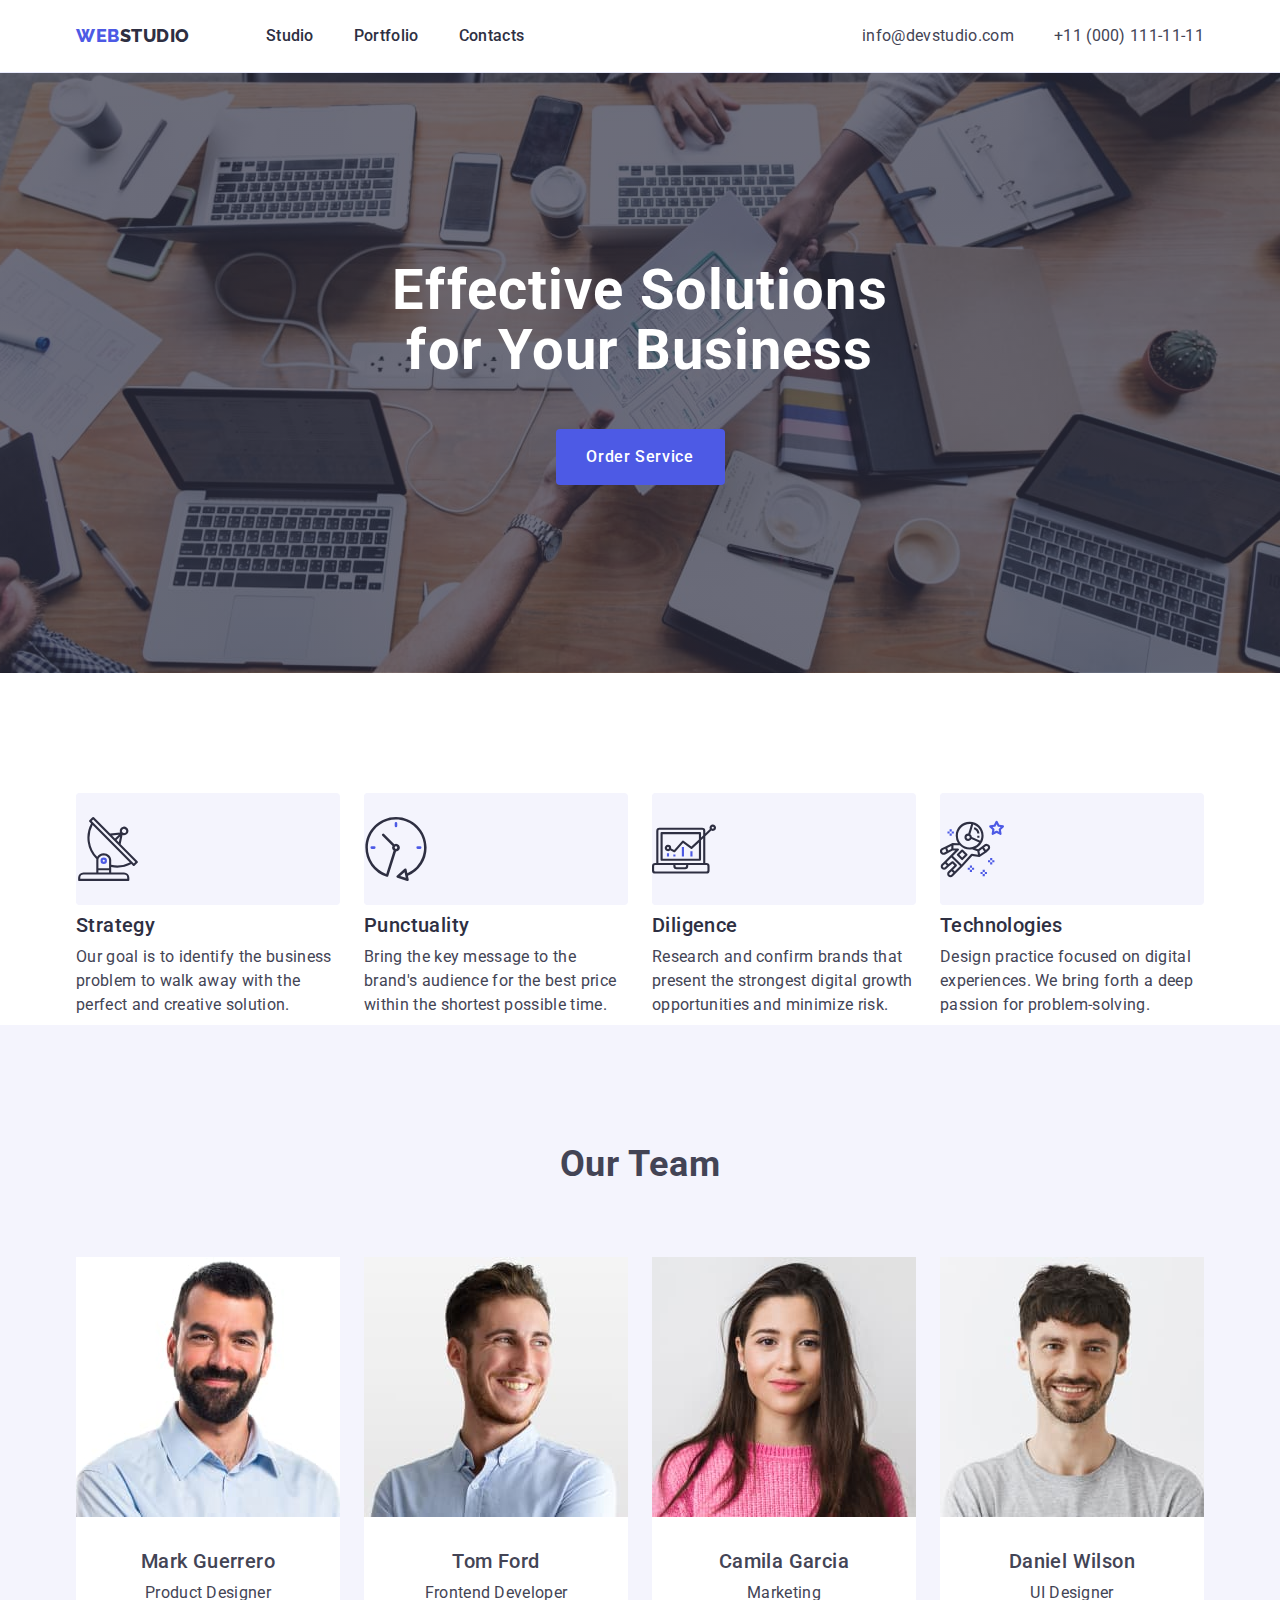
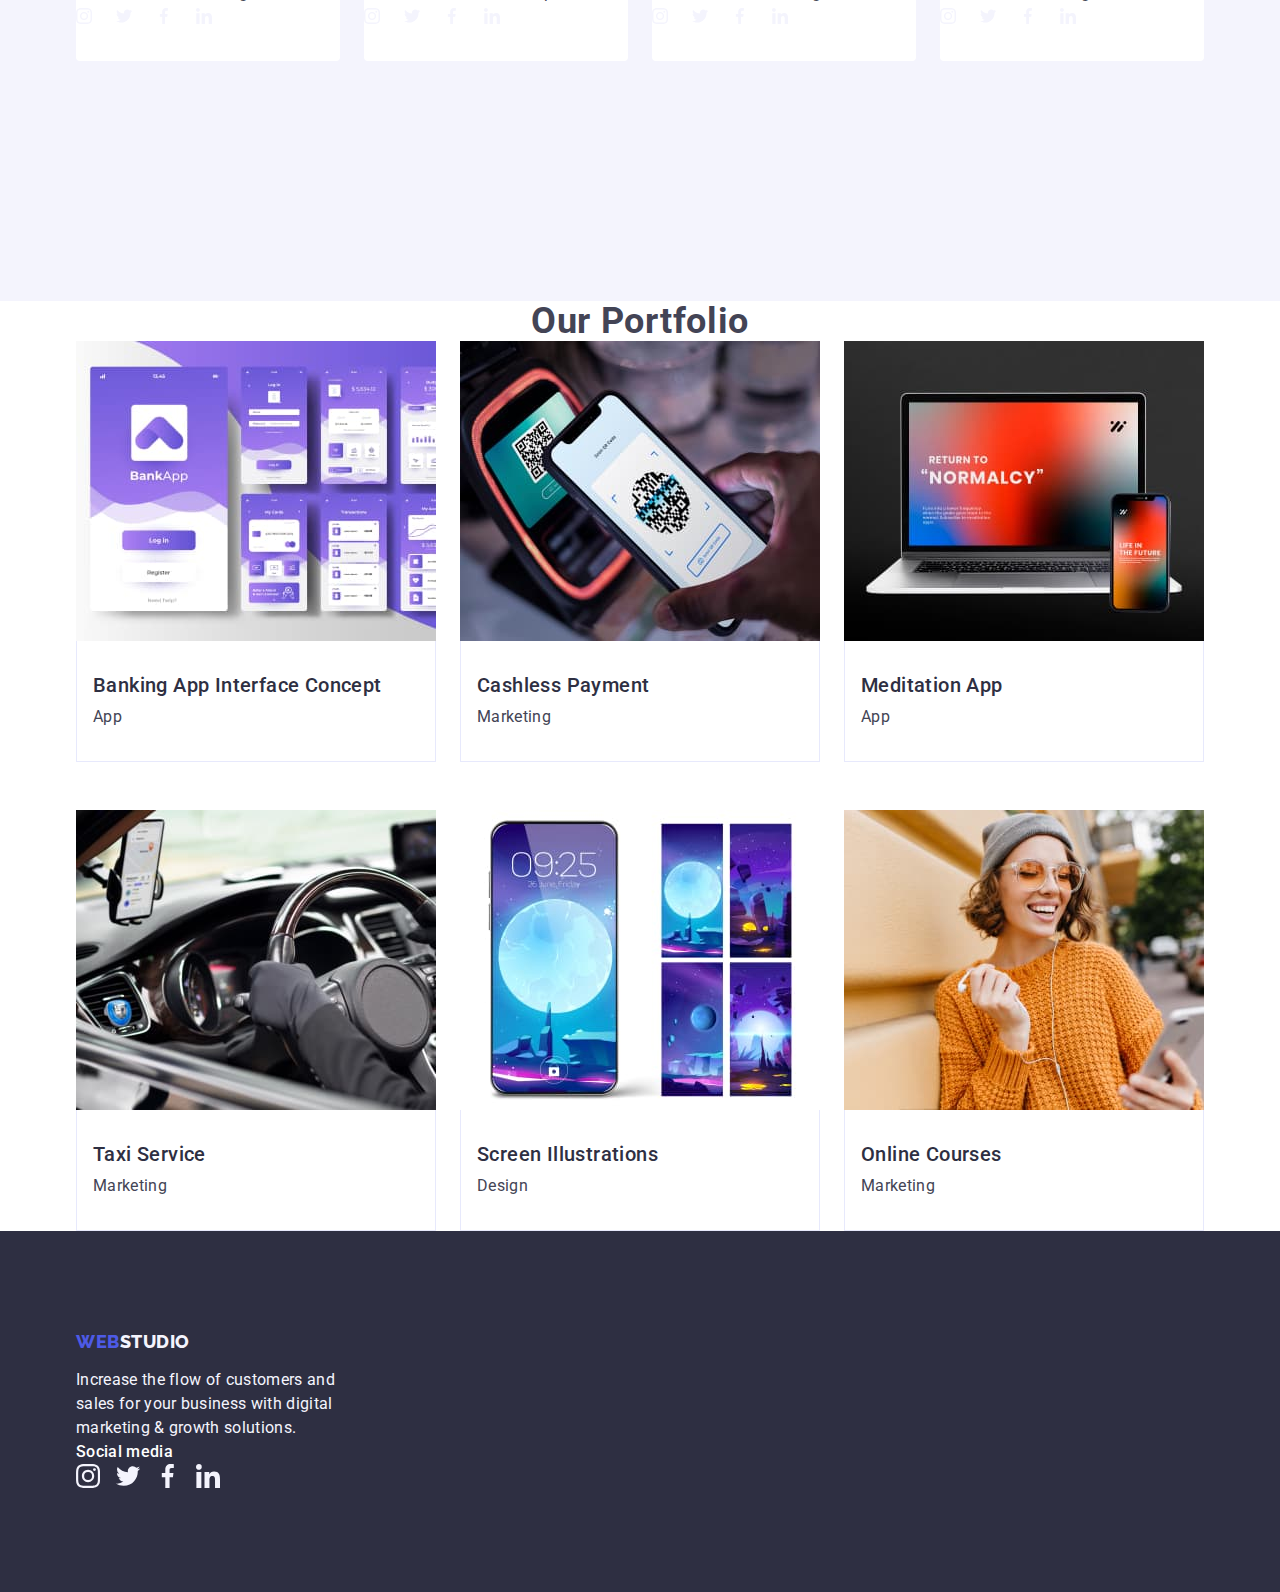
==== commit a3c8885e: "main" ====
--- a/index.html
+++ b/index.html
@@ -121,40 +121,7 @@
           </ul>
         </div>
       </section>
-      <section class="section-work">
-        <div class="container">
-          <h2 class="work list">What are we doing</h2>
-          <ul class="work-company list">
-            <li class="work-mens-photo">
-              <img
-                class="personnel-mens-photo"
-                src="./images/job/img1.jpg"
-                alt="monitor"
-                width="360"
-                height="300"
-              />
-            </li>
-            <li class="work-mens-photo">
-              <img
-                class="personnel-mens-photo"
-                src="./images/job/img2.jpg"
-                alt="phone program"
-                width="360"
-                height="300"
-              />
-            </li>
-            <li class="work-mens-photo">
-              <img
-                class="personnel-mens-photo"
-                src="./images/job/img3.jpg"
-                alt="phone in hand"
-                width="360"
-                height="300"
-              />
-            </li>
-          </ul>
-        </div>
-      </section>
+
       <section class="personnel-one">
         <div class="container">
           <h2 class="personnel list">Our Team</h2>
--- a/css/styles.css
+++ b/css/styles.css
@@ -66,6 +66,8 @@
   border-bottom: 1px solid #e7e9fc;
   padding-top: 25.5;
   padding-bottom: 25.5;
+  box-shadow: 0px 2px 1px rgba(46, 47, 66, 0.08),
+    0px 1px 1px rgba(46, 47, 66, 0.16), 0px 1px 6px rgba(46, 47, 66, 0.08);
 }
 .header-list {
   text-decoration: none;
@@ -158,6 +160,8 @@
 
 .hero {
   background: var(--navyblue);
+  margin-left: auto;
+  margin-right: auto;
   padding: 188px 0;
   max-width: 1440px;
   display: flex;
@@ -211,35 +215,6 @@
   background-color: #404bbf;
 }
 
-/*!---menu---*/
-.hero-button-menu {
-  color: var(--iris);
-  text-align: center;
-  cursor: pointer;
-  /* Button Text */
-  font-family: "Roboto", sans-serif;
-  font-size: 16px;
-  font-style: normal;
-  font-weight: 500;
-  line-height: 1.5; /* 150% */
-  letter-spacing: 0.04em;
-}
-
-.hero-button-menu {
-  background-color: #f4f4fd;
-  padding: 12px 24px;
-  border: 1px solid #e7e9fc;
-  border-radius: 4px;
-}
-.hero-button-menu:hover {
-  color: #ffffff;
-  background-color: #404bbf;
-}
-.hero-button-menu:focus {
-  color: #ffffff;
-  background-color: #404bbf;
-}
-
 /*!--ADVANTAGES--*/
 .advateges-main {
   width: 264px;
@@ -249,11 +224,14 @@
 }
 .advateges-link {
   width: 64px;
-  height: 64px;
+  height: 112px;
   display: flex;
   align-items: center;
   justify-content: center;
   margin-bottom: 32px;
+  background-color: #f4f4fd;
+  border-radius: 4px;
+  margin-bottom: 8px;
 }
 .visually-hidden {
   position: absolute;
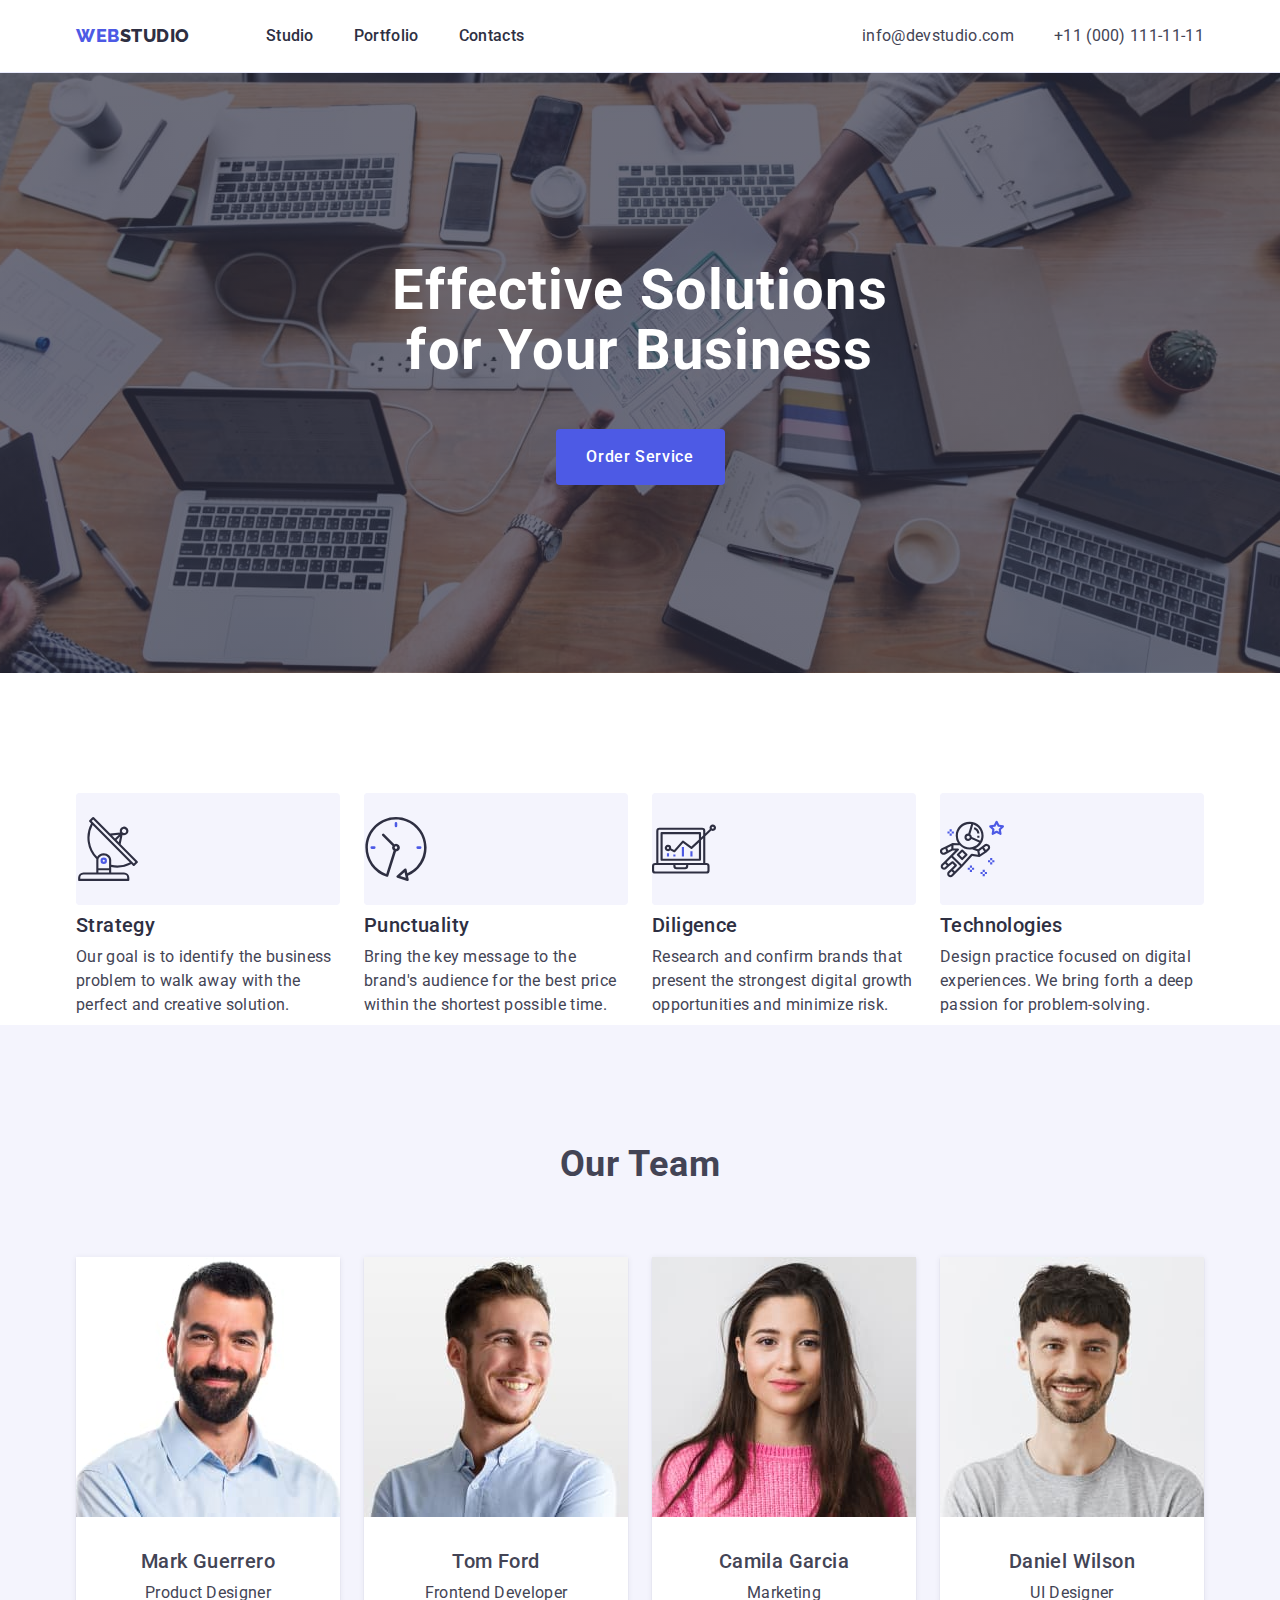
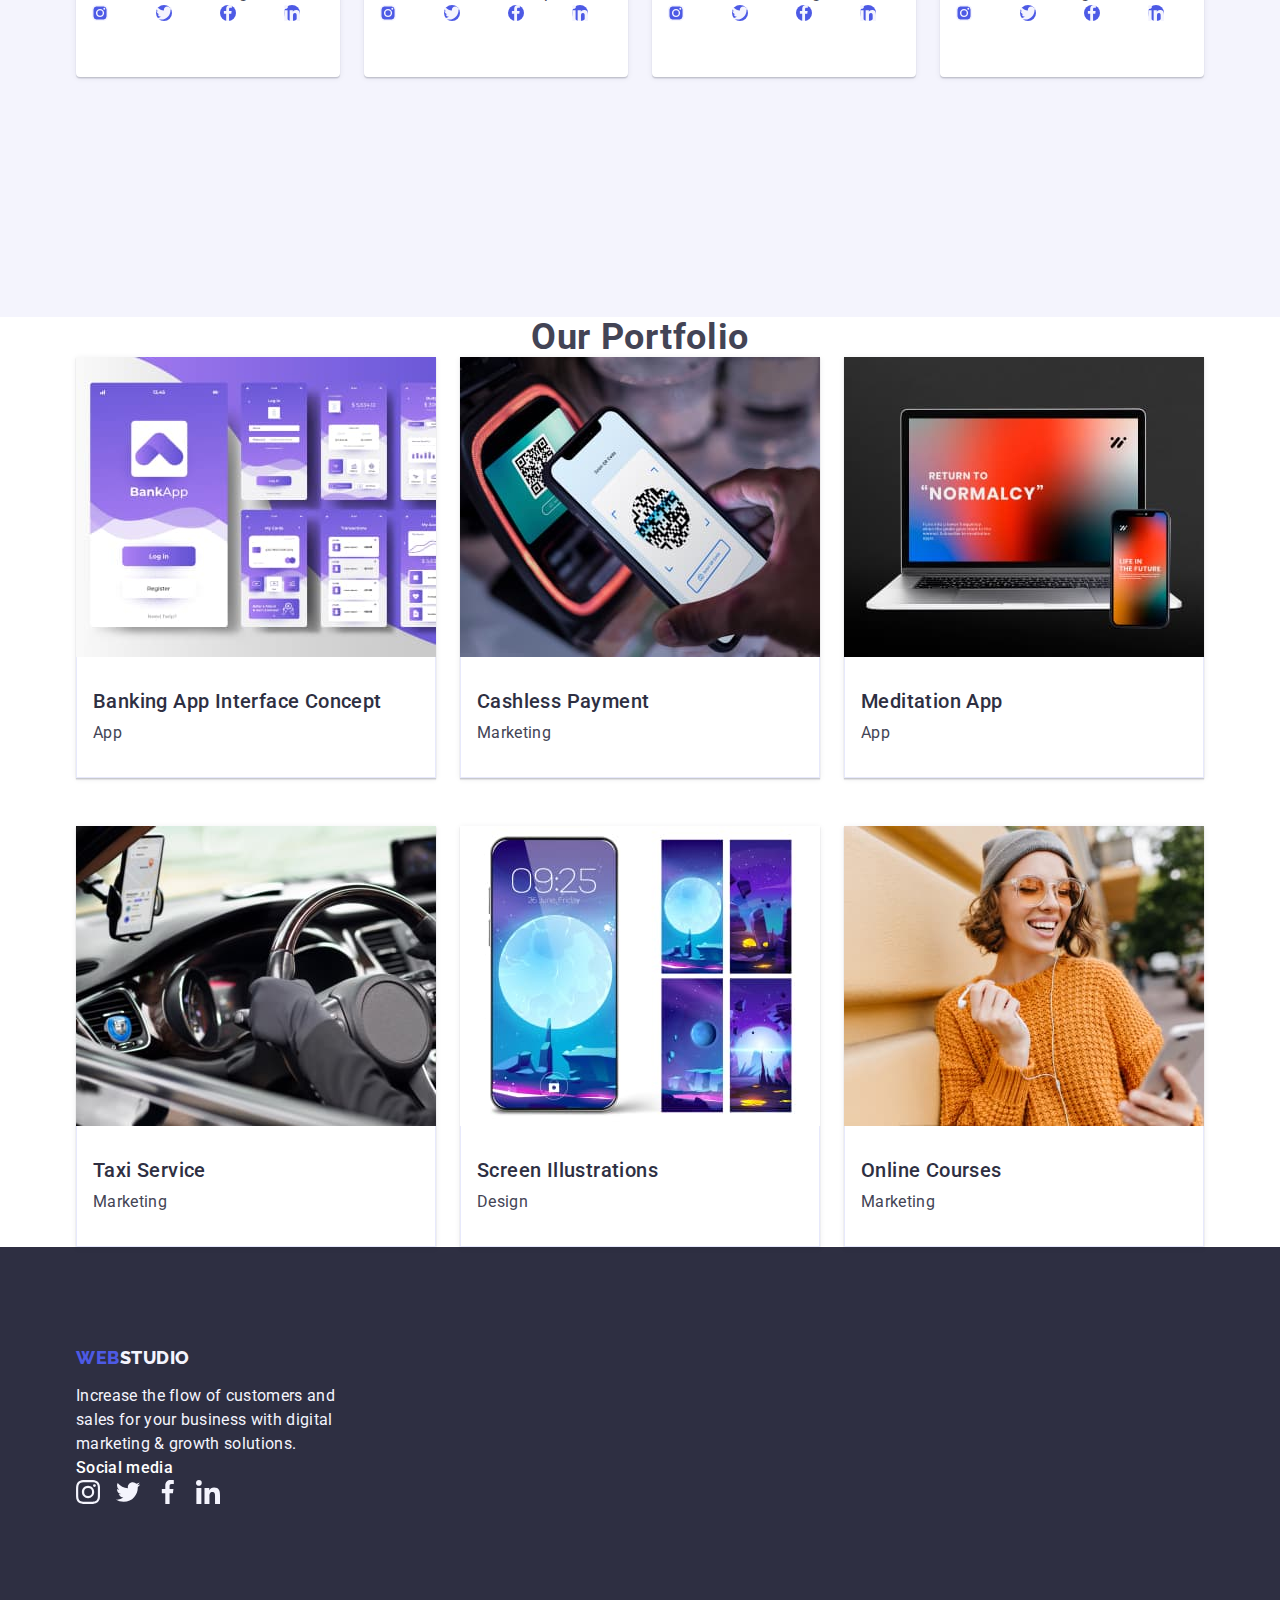
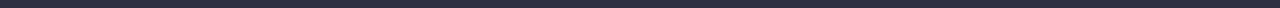
==== commit 7385bee4: "main" ====
--- a/index.html
+++ b/index.html
@@ -138,7 +138,7 @@
                 <h3 class="personnel-mens-name">Mark Guerrero</h3>
                 <p class="personnel-mens-job">Product Designer</p>
                 <ul class="personnel-social list">
-                  <li>
+                  <li class="personnel-list-icon">
                     <a class="personnel-sicial-link" href="">
                       <svg class="personnel-icon" width="16" height="16">
                         <use
@@ -146,19 +146,19 @@
                         ></use></svg
                     ></a>
                   </li>
-                  <li>
+                  <li class="personnel-list-icon">
                     <a class="personnel-sicial-link" href="">
                       <svg class="personnel-icon" width="16" height="16">
                         <use href="./images/icons.svg#icon-tviter"></use></svg
                     ></a>
                   </li>
-                  <li>
+                  <li class="personnel-list-icon">
                     <a class="personnel-sicial-link" href="">
                       <svg class="personnel-icon" width="16" height="16">
                         <use href="./images/icons.svg#icon-facebock"></use></svg
                     ></a>
                   </li>
-                  <li>
+                  <li class="personnel-list-icon">
                     <a class="personnel-sicial-link" href="">
                       <svg class="personnel-icon" width="16" height="16">
                         <use href="./images/icons.svg#icon-linkedin"></use></svg
@@ -179,7 +179,7 @@
                 <h3 class="personnel-mens-name">Tom Ford</h3>
                 <p class="personnel-mens-job">Frontend Developer</p>
                 <ul class="personnel-social list">
-                  <li>
+                  <li class="personnel-list-icon">
                     <a class="personnel-sicial-link" href="">
                       <svg class="personnel-icon" width="16" height="16">
                         <use
@@ -187,19 +187,19 @@
                         ></use></svg
                     ></a>
                   </li>
-                  <li>
+                  <li class="personnel-list-icon">
                     <a class="personnel-sicial-link" href="">
                       <svg class="personnel-icon" width="16" height="16">
                         <use href="./images/icons.svg#icon-tviter"></use></svg
                     ></a>
                   </li>
-                  <li>
+                  <li class="personnel-list-icon">
                     <a class="personnel-sicial-link" href="">
                       <svg class="personnel-icon" width="16" height="16">
                         <use href="./images/icons.svg#icon-facebock"></use></svg
                     ></a>
                   </li>
-                  <li>
+                  <li class="personnel-list-icon">
                     <a class="personnel-sicial-link" href="">
                       <svg class="personnel-icon" width="16" height="16">
                         <use href="./images/icons.svg#icon-linkedin"></use></svg
@@ -220,7 +220,7 @@
                 <h3 class="personnel-mens-name">Camila Garcia</h3>
                 <p class="personnel-mens-job">Marketing</p>
                 <ul class="personnel-social list">
-                  <li>
+                  <li class="personnel-list-icon">
                     <a class="personnel-sicial-link" href="">
                       <svg class="personnel-icon" width="16" height="16">
                         <use
@@ -228,19 +228,19 @@
                         ></use></svg
                     ></a>
                   </li>
-                  <li>
+                  <li class="personnel-list-icon">
                     <a class="personnel-sicial-link" href="">
                       <svg class="personnel-icon" width="16" height="16">
                         <use href="./images/icons.svg#icon-tviter"></use></svg
                     ></a>
                   </li>
-                  <li>
+                  <li class="personnel-list-icon">
                     <a class="personnel-sicial-link" href="">
                       <svg class="personnel-icon" width="16" height="16">
                         <use href="./images/icons.svg#icon-facebock"></use></svg
                     ></a>
                   </li>
-                  <li>
+                  <li class="personnel-list-icon">
                     <a class="personnel-sicial-link" href="">
                       <svg class="personnel-icon" width="16" height="16">
                         <use href="./images/icons.svg#icon-linkedin"></use></svg
@@ -261,7 +261,7 @@
                 <h3 class="personnel-mens-name">Daniel Wilson</h3>
                 <p class="personnel-mens-job">UI Designer</p>
                 <ul class="personnel-social list">
-                  <li>
+                  <li class="personnel-list-icon">
                     <a class="personnel-sicial-link" href="">
                       <svg class="personnel-icon" width="16" height="16">
                         <use
@@ -269,19 +269,19 @@
                         ></use></svg
                     ></a>
                   </li>
-                  <li>
+                  <li class="personnel-list-icon">
                     <a class="personnel-sicial-link" href="">
                       <svg class="personnel-icon" width="16" height="16">
                         <use href="./images/icons.svg#icon-tviter"></use></svg
                     ></a>
                   </li>
-                  <li>
+                  <li class="personnel-list-icon">
                     <a class="personnel-sicial-link" href="">
                       <svg class="personnel-icon" width="16" height="16">
                         <use href="./images/icons.svg#icon-facebock"></use></svg
                     ></a>
                   </li>
-                  <li>
+                  <li class="personnel-list-icon">
                     <a class="personnel-sicial-link" href="">
                       <svg class="personnel-icon" width="16" height="16">
                         <use href="./images/icons.svg#icon-linkedin"></use></svg
@@ -299,13 +299,20 @@
           <ul class="portfolio-service list">
             <li class="portfolio-job link">
               <a class="portfolio-job-photo link" href="">
-                <img
-                  class="personnel-mens-photo"
-                  src="./images/service/img.jpg"
-                  alt="program"
-                  width="360"
-                  height="300"
-                />
+                <div class="portfolio-link-photo">
+                  <img
+                    class="personnel-mens-photo"
+                    src="./images/service/img.jpg"
+                    alt="program"
+                    width="360"
+                    height="300"
+                  />
+                  <p class="portfolio-text">
+                    14 Stylish and User-Friendly App Design Concepts · Task
+                    Manager App · Calorie Tracker App · Exotic Fruit Ecommerce
+                    App · Cloud Storage App
+                  </p>
+                </div>
                 <div class="portfolio-service-images">
                   <h2 class="service-subtitle">
                     Banking App Interface Concept
@@ -316,13 +323,20 @@
             </li>
             <li class="portfolio-job link">
               <a class="portfolio-job-photo link" href="">
-                <img
-                  class="personnel-mens-photo"
-                  src="./images/service/img1.jpg"
-                  alt="phone pay"
-                  width="360"
-                  height="300"
-                />
+                <div class="portfolio-link-photo">
+                  <img
+                    class="personnel-mens-photo"
+                    src="./images/service/img1.jpg"
+                    alt="phone pay"
+                    width="360"
+                    height="300"
+                  />
+                  <p class="portfolio-text">
+                    14 Stylish and User-Friendly App Design Concepts · Task
+                    Manager App · Calorie Tracker App · Exotic Fruit Ecommerce
+                    App · Cloud Storage App
+                  </p>
+                </div>
                 <div class="portfolio-service-images">
                   <h2 class="service-subtitle">Cashless Payment</h2>
                   <p class="service-text">Marketing</p>
@@ -331,13 +345,20 @@
             </li>
             <li class="portfolio-job link">
               <a class="portfolio-job-photo link" href="">
-                <img
-                  class="personnel-mens-photo"
-                  src="./images/service/img2.jpg"
-                  alt="lap top and phone"
-                  width="360"
-                  height="300"
-                />
+                <div class="portfolio-link-photo">
+                  <img
+                    class="personnel-mens-photo"
+                    src="./images/service/img2.jpg"
+                    alt="lap top and phone"
+                    width="360"
+                    height="300"
+                  />
+                  <p class="portfolio-text">
+                    14 Stylish and User-Friendly App Design Concepts · Task
+                    Manager App · Calorie Tracker App · Exotic Fruit Ecommerce
+                    App · Cloud Storage App
+                  </p>
+                </div>
                 <div class="portfolio-service-images">
                   <h2 class="service-subtitle">Meditation App</h2>
                   <p class="service-text">App</p>
@@ -346,13 +367,20 @@
             </li>
             <li class="portfolio-job link">
               <a class="portfolio-job-photo link" href="">
-                <img
-                  class="personnel-mens-photo"
-                  src="./images/service/img3.jpg"
-                  alt="phone in the car"
-                  width="360"
-                  height="300"
-                />
+                <div class="portfolio-link-photo">
+                  <img
+                    class="personnel-mens-photo"
+                    src="./images/service/img3.jpg"
+                    alt="phone in the car"
+                    width="360"
+                    height="300"
+                  />
+                  <p class="portfolio-text">
+                    14 Stylish and User-Friendly App Design Concepts · Task
+                    Manager App · Calorie Tracker App · Exotic Fruit Ecommerce
+                    App · Cloud Storage App
+                  </p>
+                </div>
                 <div class="portfolio-service-images">
                   <h2 class="service-subtitle">Taxi Service</h2>
                   <p class="service-text">Marketing</p>
@@ -361,13 +389,20 @@
             </li>
             <li class="portfolio-job link">
               <a class="portfolio-job-photo link" href="">
-                <img
-                  class="personnel-mens-photo"
-                  src="./images/service/img4.jpg"
-                  alt="pictures in the phone"
-                  width="360"
-                  height="300"
-                />
+                <div class="portfolio-link-photo">
+                  <img
+                    class="personnel-mens-photo"
+                    src="./images/service/img4.jpg"
+                    alt="pictures in the phone"
+                    width="360"
+                    height="300"
+                  />
+                  <p class="portfolio-text">
+                    14 Stylish and User-Friendly App Design Concepts · Task
+                    Manager App · Calorie Tracker App · Exotic Fruit Ecommerce
+                    App · Cloud Storage App
+                  </p>
+                </div>
                 <div class="portfolio-service-images">
                   <h2 class="service-subtitle">Screen Illustrations</h2>
                   <p class="service-text">Design</p>
@@ -376,13 +411,20 @@
             </li>
             <li class="portfolio-job link">
               <a class="portfolio-job-photo link" href="">
-                <img
-                  class="personnel-mens-photo"
-                  src="./images/service/img5.jpg"
-                  alt="women wach ni phone"
-                  width="360"
-                  height="300"
-                />
+                <div class="portfolio-link-photo">
+                  <img
+                    class="personnel-mens-photo"
+                    src="./images/service/img5.jpg"
+                    alt="women wach ni phone"
+                    width="360"
+                    height="300"
+                  />
+                  <p class="portfolio-text">
+                    14 Stylish and User-Friendly App Design Concepts · Task
+                    Manager App · Calorie Tracker App · Exotic Fruit Ecommerce
+                    App · Cloud Storage App
+                  </p>
+                </div>
                 <div class="portfolio-service-images">
                   <h2 class="service-subtitle">Online Courses</h2>
                   <p class="service-text">Marketing</p>
--- a/css/styles.css
+++ b/css/styles.css
@@ -283,33 +283,6 @@
   line-height: 1.5; /* 150% */
   letter-spacing: 0.32px;
 }
-
-/*!-----------work-------- */
-
-.work {
-  color: var(--color-navyblue);
-  text-align: center;
-  /* Header 2 */
-  font-family: Roboto;
-  font-size: 36px;
-  font-style: normal;
-  font-weight: 700;
-  line-height: 1.11; /* 111.111% */
-  letter-spacing: 0.72px;
-  text-transform: capitalize;
-  /* max-width: 323px; */
-  margin-bottom: 72px;
-}
-.work-mens-photo {
-  width: calc((100% - 48px) / 3);
-}
-.section-work {
-  padding-bottom: 120px;
-}
-.work-company {
-  display: flex;
-  gap: 24px;
-}
 /*!---job---*/
 .portfolio-job {
   text-decoration: none;
@@ -329,6 +302,8 @@
 }
 .personnel-mens-list {
   background-color: #ffffff;
+  box-shadow: 0px 1px 6px rgba(46, 47, 66, 0.08),
+    0px 1px 1px rgba(46, 47, 66, 0.16), 0px 2px 1px rgba(46, 47, 66, 0.08);
 }
 
 .personnel-mens-list {
@@ -394,16 +369,27 @@
   text-align: center;
 }
 .personnel-social {
+  justify-content: center;
   display: flex;
   gap: 24px;
+}
+.personnel-list-icon {
+  width: 40px;
+  height: 40px;
 }
 .personnel-sicial-link {
   width: 16px;
   height: 16px;
   border-radius: 50%;
-  background-color: var(--color-iris);
+  background-color: #4d5ae5;
   align-items: center;
   justify-content: center;
+  display: flex;
+  transition: background-color 250ms cubic-bezier(0.4, 0, 0.2, 1);
+}
+.personnel-sicial-link:hover,
+.personnel-sicial-link:focus {
+  background-color: #404bbf;
 }
 .personnel-icon {
   fill: #f4f4fd;
@@ -430,11 +416,35 @@
 }
 .portfolio-job {
   width: calc((100% - 48px) / 3);
+  box-shadow: 0px 1px 6px rgba(46, 47, 66, 0.08),
+    0px 1px 1px rgba(46, 47, 66, 0.16), 0px 2px 1px rgba(46, 47, 66, 0.08);
+  transition: box-shadow 250ms cubic-bezier(0.4, 0, 0.2, 1);
+}
+.portfolio-job:hover {
+  transform: translateY(0%);
 }
 .portfolio-service-images {
   padding: 32px 16px;
   border: 1px solid #e7e9fc;
   border-top: none;
+}
+.portfolio-link-photo {
+  position: relative;
+  overflow: hidden;
+}
+.portfolio-text {
+  position: absolute;
+  top: 0;
+  font-size: 16px;
+  line-height: 1.5;
+  letter-spacing: 0.02em;
+  color: #f4f4fd;
+  padding: 40px 32px;
+  background-color: #4d5ae5;
+  height: 100%;
+  width: 100%;
+  transform: translateY(100%);
+  transition: transform 250ms cubic-bezier(0.4, 0, 0.2, 1);
 }
 /*!---service---*/
 .service-subtitle {
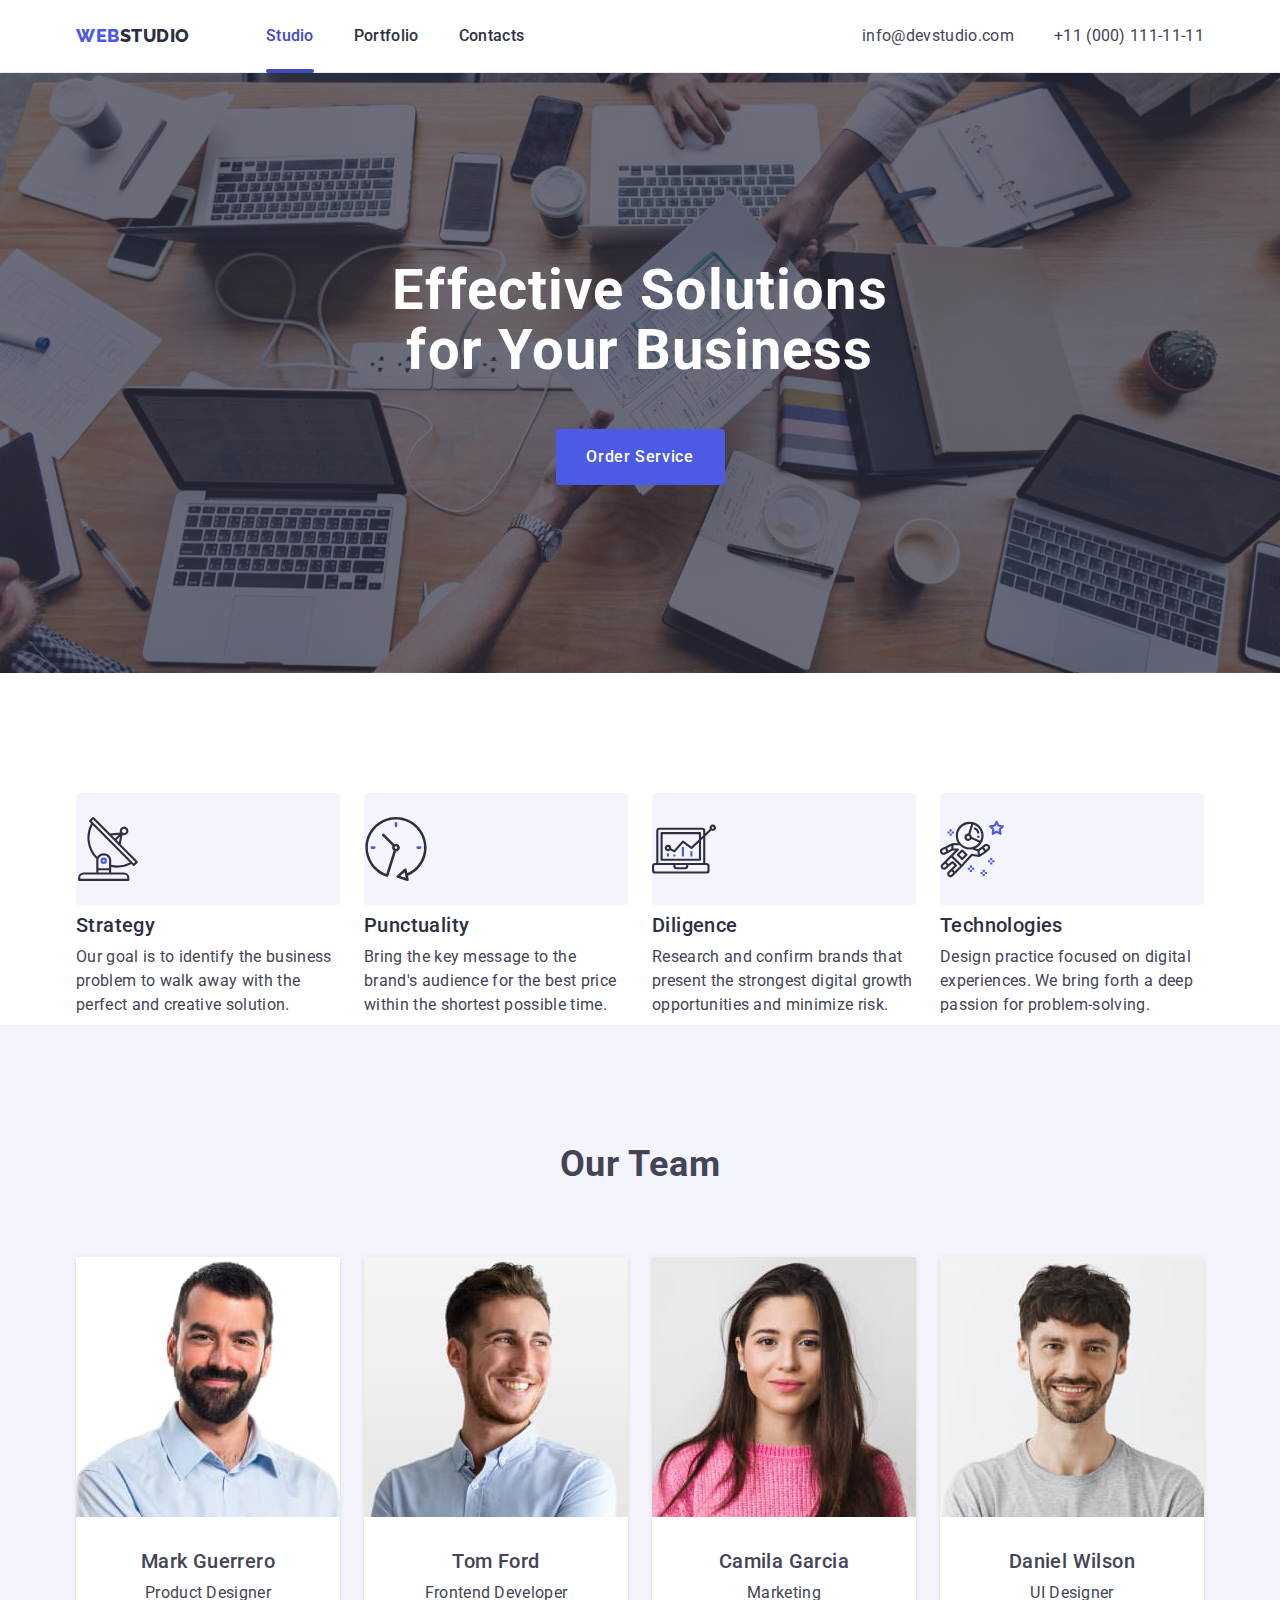
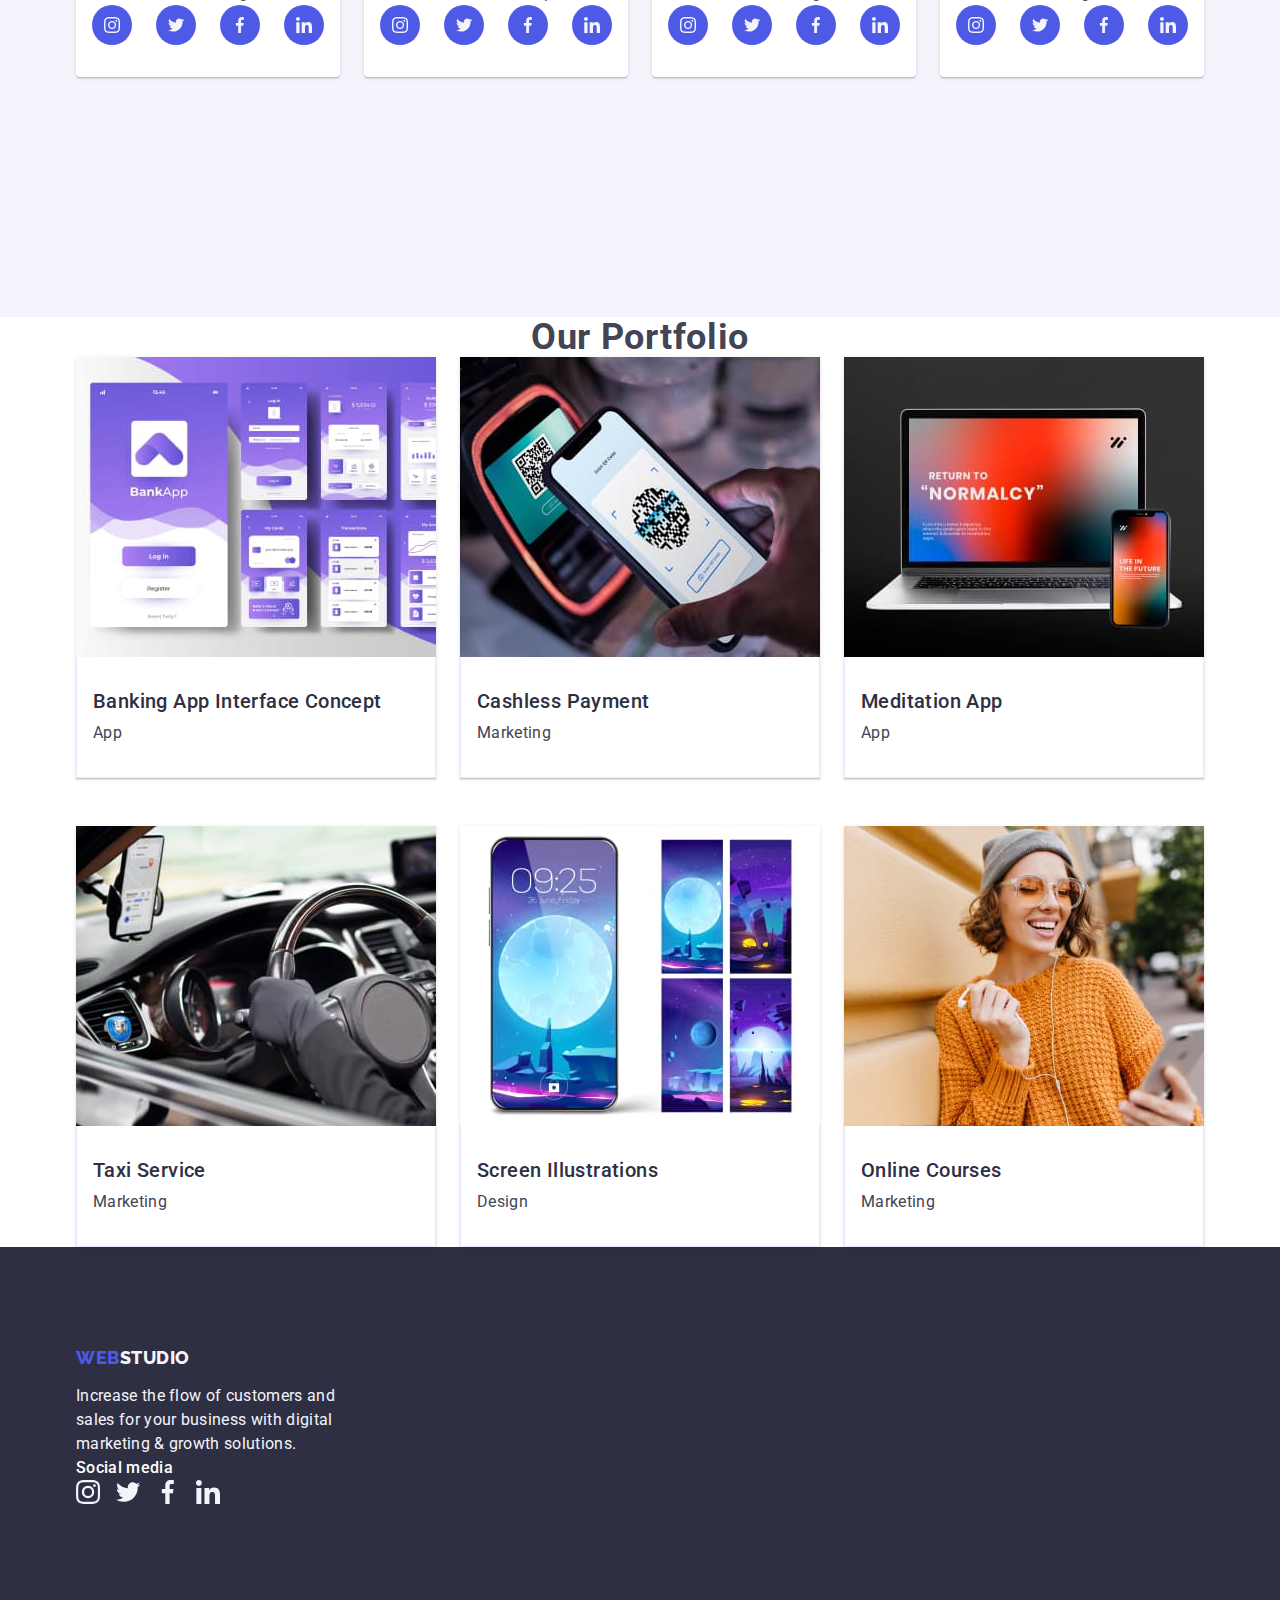
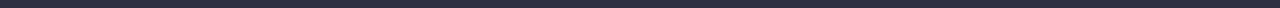
==== commit af757fe0: "home" ====
--- a/index.html
+++ b/index.html
@@ -31,7 +31,7 @@
           >
           <ul class="header-description list">
             <li class="header-item">
-              <a class="header-list" href="./index.html">Studio</a>
+              <a class="header-list-item link" href="./index.html">Studio</a>
             </li>
             <li class="header-item">
               <a class="header-list" href="./portfolio.html">Portfolio</a>
@@ -298,138 +298,124 @@
           <h2 class="portfolio-servise">Our portfolio</h2>
           <ul class="portfolio-service list">
             <li class="portfolio-job link">
-              <a class="portfolio-job-photo link" href="">
-                <div class="portfolio-link-photo">
-                  <img
-                    class="personnel-mens-photo"
-                    src="./images/service/img.jpg"
-                    alt="program"
-                    width="360"
-                    height="300"
-                  />
-                  <p class="portfolio-text">
-                    14 Stylish and User-Friendly App Design Concepts · Task
-                    Manager App · Calorie Tracker App · Exotic Fruit Ecommerce
-                    App · Cloud Storage App
-                  </p>
-                </div>
-                <div class="portfolio-service-images">
-                  <h2 class="service-subtitle">
-                    Banking App Interface Concept
-                  </h2>
-                  <p class="service-text">App</p>
-                </div></a
-              >
-            </li>
-            <li class="portfolio-job link">
-              <a class="portfolio-job-photo link" href="">
-                <div class="portfolio-link-photo">
-                  <img
-                    class="personnel-mens-photo"
-                    src="./images/service/img1.jpg"
-                    alt="phone pay"
-                    width="360"
-                    height="300"
-                  />
-                  <p class="portfolio-text">
-                    14 Stylish and User-Friendly App Design Concepts · Task
-                    Manager App · Calorie Tracker App · Exotic Fruit Ecommerce
-                    App · Cloud Storage App
-                  </p>
-                </div>
-                <div class="portfolio-service-images">
-                  <h2 class="service-subtitle">Cashless Payment</h2>
-                  <p class="service-text">Marketing</p>
-                </div>
-              </a>
-            </li>
-            <li class="portfolio-job link">
-              <a class="portfolio-job-photo link" href="">
-                <div class="portfolio-link-photo">
-                  <img
-                    class="personnel-mens-photo"
-                    src="./images/service/img2.jpg"
-                    alt="lap top and phone"
-                    width="360"
-                    height="300"
-                  />
-                  <p class="portfolio-text">
-                    14 Stylish and User-Friendly App Design Concepts · Task
-                    Manager App · Calorie Tracker App · Exotic Fruit Ecommerce
-                    App · Cloud Storage App
-                  </p>
-                </div>
-                <div class="portfolio-service-images">
-                  <h2 class="service-subtitle">Meditation App</h2>
-                  <p class="service-text">App</p>
-                </div></a
-              >
-            </li>
-            <li class="portfolio-job link">
-              <a class="portfolio-job-photo link" href="">
-                <div class="portfolio-link-photo">
-                  <img
-                    class="personnel-mens-photo"
-                    src="./images/service/img3.jpg"
-                    alt="phone in the car"
-                    width="360"
-                    height="300"
-                  />
-                  <p class="portfolio-text">
-                    14 Stylish and User-Friendly App Design Concepts · Task
-                    Manager App · Calorie Tracker App · Exotic Fruit Ecommerce
-                    App · Cloud Storage App
-                  </p>
-                </div>
-                <div class="portfolio-service-images">
-                  <h2 class="service-subtitle">Taxi Service</h2>
-                  <p class="service-text">Marketing</p>
-                </div></a
-              >
-            </li>
-            <li class="portfolio-job link">
-              <a class="portfolio-job-photo link" href="">
-                <div class="portfolio-link-photo">
-                  <img
-                    class="personnel-mens-photo"
-                    src="./images/service/img4.jpg"
-                    alt="pictures in the phone"
-                    width="360"
-                    height="300"
-                  />
-                  <p class="portfolio-text">
-                    14 Stylish and User-Friendly App Design Concepts · Task
-                    Manager App · Calorie Tracker App · Exotic Fruit Ecommerce
-                    App · Cloud Storage App
-                  </p>
-                </div>
-                <div class="portfolio-service-images">
-                  <h2 class="service-subtitle">Screen Illustrations</h2>
-                  <p class="service-text">Design</p>
-                </div></a
-              >
-            </li>
-            <li class="portfolio-job link">
-              <a class="portfolio-job-photo link" href="">
-                <div class="portfolio-link-photo">
-                  <img
-                    class="personnel-mens-photo"
-                    src="./images/service/img5.jpg"
-                    alt="women wach ni phone"
-                    width="360"
-                    height="300"
-                  />
-                  <p class="portfolio-text">
-                    14 Stylish and User-Friendly App Design Concepts · Task
-                    Manager App · Calorie Tracker App · Exotic Fruit Ecommerce
-                    App · Cloud Storage App
-                  </p>
-                </div>
-                <div class="portfolio-service-images">
-                  <h2 class="service-subtitle">Online Courses</h2>
-                  <p class="service-text">Marketing</p>
-                </div></a
-              >
+              <div class="portfolio-link-photo">
+                <img
+                  class="personnel-mens-photo"
+                  src="./images/service/img.jpg"
+                  alt="program"
+                  width="360"
+                  height="300"
+                />
+                <p class="portfolio-text">
+                  14 Stylish and User-Friendly App Design Concepts · Task
+                  Manager App · Calorie Tracker App · Exotic Fruit Ecommerce App
+                  · Cloud Storage App
+                </p>
+              </div>
+              <div class="portfolio-service-images">
+                <h2 class="service-subtitle">Banking App Interface Concept</h2>
+                <p class="service-text">App</p>
+              </div>
+            </li>
+            <li class="portfolio-job link">
+              <div class="portfolio-link-photo">
+                <img
+                  class="personnel-mens-photo"
+                  src="./images/service/img1.jpg"
+                  alt="phone pay"
+                  width="360"
+                  height="300"
+                />
+                <p class="portfolio-text">
+                  14 Stylish and User-Friendly App Design Concepts · Task
+                  Manager App · Calorie Tracker App · Exotic Fruit Ecommerce App
+                  · Cloud Storage App
+                </p>
+              </div>
+              <div class="portfolio-service-images">
+                <h2 class="service-subtitle">Cashless Payment</h2>
+                <p class="service-text">Marketing</p>
+              </div>
+            </li>
+            <li class="portfolio-job link">
+              <div class="portfolio-link-photo">
+                <img
+                  class="personnel-mens-photo"
+                  src="./images/service/img2.jpg"
+                  alt="lap top and phone"
+                  width="360"
+                  height="300"
+                />
+                <p class="portfolio-text">
+                  14 Stylish and User-Friendly App Design Concepts · Task
+                  Manager App · Calorie Tracker App · Exotic Fruit Ecommerce App
+                  · Cloud Storage App
+                </p>
+              </div>
+              <div class="portfolio-service-images">
+                <h2 class="service-subtitle">Meditation App</h2>
+                <p class="service-text">App</p>
+              </div>
+            </li>
+            <li class="portfolio-job link">
+              <div class="portfolio-link-photo">
+                <img
+                  class="personnel-mens-photo"
+                  src="./images/service/img3.jpg"
+                  alt="phone in the car"
+                  width="360"
+                  height="300"
+                />
+                <p class="portfolio-text">
+                  14 Stylish and User-Friendly App Design Concepts · Task
+                  Manager App · Calorie Tracker App · Exotic Fruit Ecommerce App
+                  · Cloud Storage App
+                </p>
+              </div>
+              <div class="portfolio-service-images">
+                <h2 class="service-subtitle">Taxi Service</h2>
+                <p class="service-text">Marketing</p>
+              </div>
+            </li>
+            <li class="portfolio-job link">
+              <div class="portfolio-link-photo">
+                <img
+                  class="personnel-mens-photo"
+                  src="./images/service/img4.jpg"
+                  alt="pictures in the phone"
+                  width="360"
+                  height="300"
+                />
+                <p class="portfolio-text">
+                  14 Stylish and User-Friendly App Design Concepts · Task
+                  Manager App · Calorie Tracker App · Exotic Fruit Ecommerce App
+                  · Cloud Storage App
+                </p>
+              </div>
+              <div class="portfolio-service-images">
+                <h2 class="service-subtitle">Screen Illustrations</h2>
+                <p class="service-text">Design</p>
+              </div>
+            </li>
+            <li class="portfolio-job link">
+              <div class="portfolio-link-photo">
+                <img
+                  class="personnel-mens-photo"
+                  src="./images/service/img5.jpg"
+                  alt="women wach ni phone"
+                  width="360"
+                  height="300"
+                />
+                <p class="portfolio-text">
+                  14 Stylish and User-Friendly App Design Concepts · Task
+                  Manager App · Calorie Tracker App · Exotic Fruit Ecommerce App
+                  · Cloud Storage App
+                </p>
+              </div>
+              <div class="portfolio-service-images">
+                <h2 class="service-subtitle">Online Courses</h2>
+                <p class="service-text">Marketing</p>
+              </div>
             </li>
           </ul>
         </div>
--- a/css/styles.css
+++ b/css/styles.css
@@ -15,6 +15,7 @@
   --color-grey: #2e2f42;
   --color-white: #ffffff;
   --color-dairy: #fcfcfc;
+  --color-ocean: #404bbf;
 }
 
 /* a {
@@ -55,7 +56,8 @@
   margin: 0 auto;
   align-items: center;
   /* display: flex;
-  gap: 24px; */
+  align-items: baseline, */
+  /* gap: 24px; */
 }
 .header-container {
   display: flex;
@@ -103,6 +105,36 @@
   /* gap: 40px; */
   padding: 24px 0;
 }
+
+.header-list-item {
+  color: var(--navyblue);
+  /* Body Medium */
+  font-family: Roboto;
+  font-size: 16px;
+  font-style: normal;
+  font-weight: 500;
+  line-height: 1.5; /* 150% */
+  letter-spacing: 0.02em;
+  padding: 24px 0;
+  display: block;
+  position: relative;
+  color: #404bbf;
+  transition: color 250ms cubic-bezier(0.4, 0, 0.2, 1);
+}
+.header-list-item::after {
+  content: "";
+  width: 48px;
+  height: 4px;
+  left: 0;
+  bottom: -1px;
+  background: var(--color-ocean);
+  border-radius: 2px;
+  position: absolute;
+}
+.header-list-item:hover,
+.header-list-item:focus {
+  color: #404bbf;
+}
 .header-description {
   display: flex;
   gap: 40px;
@@ -111,6 +143,7 @@
   display: flex;
   gap: 40px;
 }
+
 .header-list {
   color: var(--navyblue);
   /* Body Medium */
@@ -142,6 +175,7 @@
   font-weight: 400;
   line-height: 1.5; /* 150% */
   letter-spacing: 0.02em;
+  transition: color 250ms cubic-bezier(0.4, 0, 0.2, 1);
 }
 .header-contact-address {
   font-style: normal;
@@ -378,8 +412,8 @@
   height: 40px;
 }
 .personnel-sicial-link {
-  width: 16px;
-  height: 16px;
+  width: 100%;
+  height: 100%;
   border-radius: 50%;
   background-color: #4d5ae5;
   align-items: center;
@@ -446,6 +480,9 @@
   transform: translateY(100%);
   transition: transform 250ms cubic-bezier(0.4, 0, 0.2, 1);
 }
+/* .personnel-mens-photo:hover {
+  transform: translateY(100%);
+} */
 /*!---service---*/
 .service-subtitle {
   color: var(--navyblue);
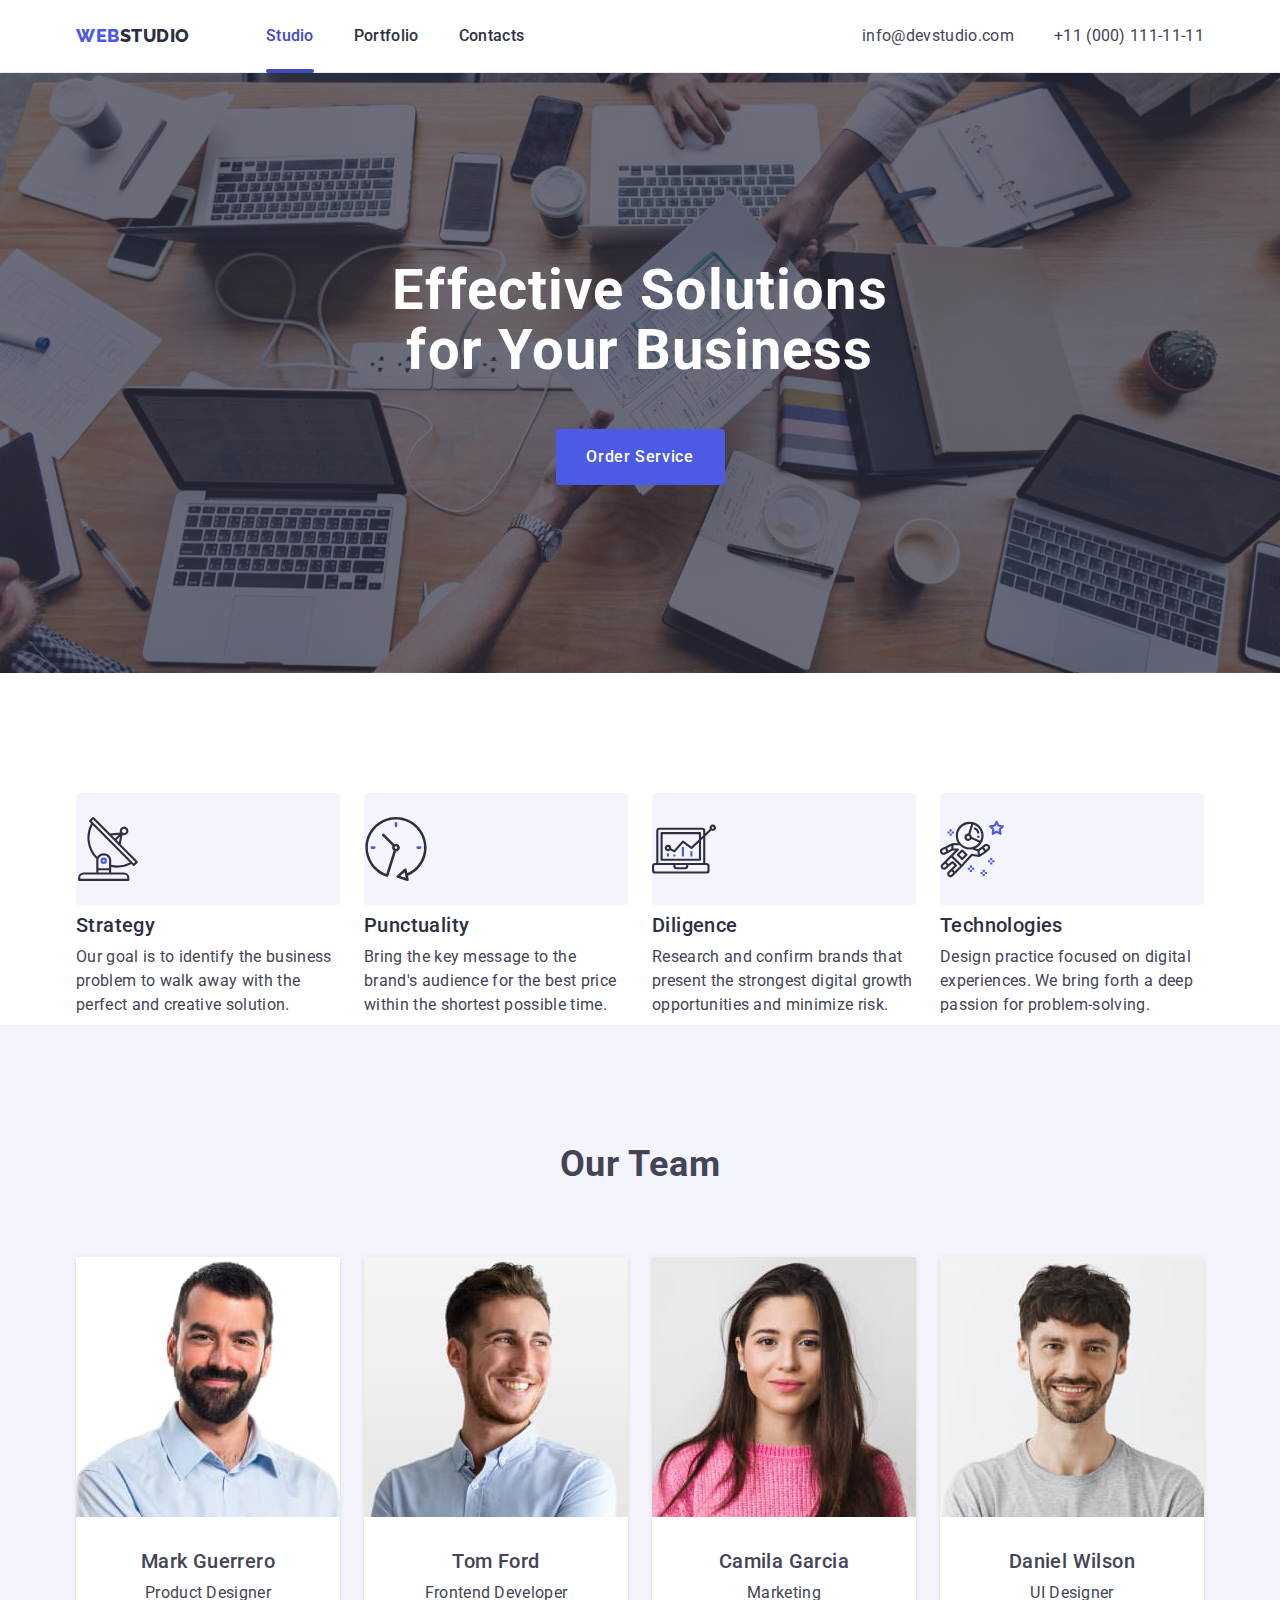
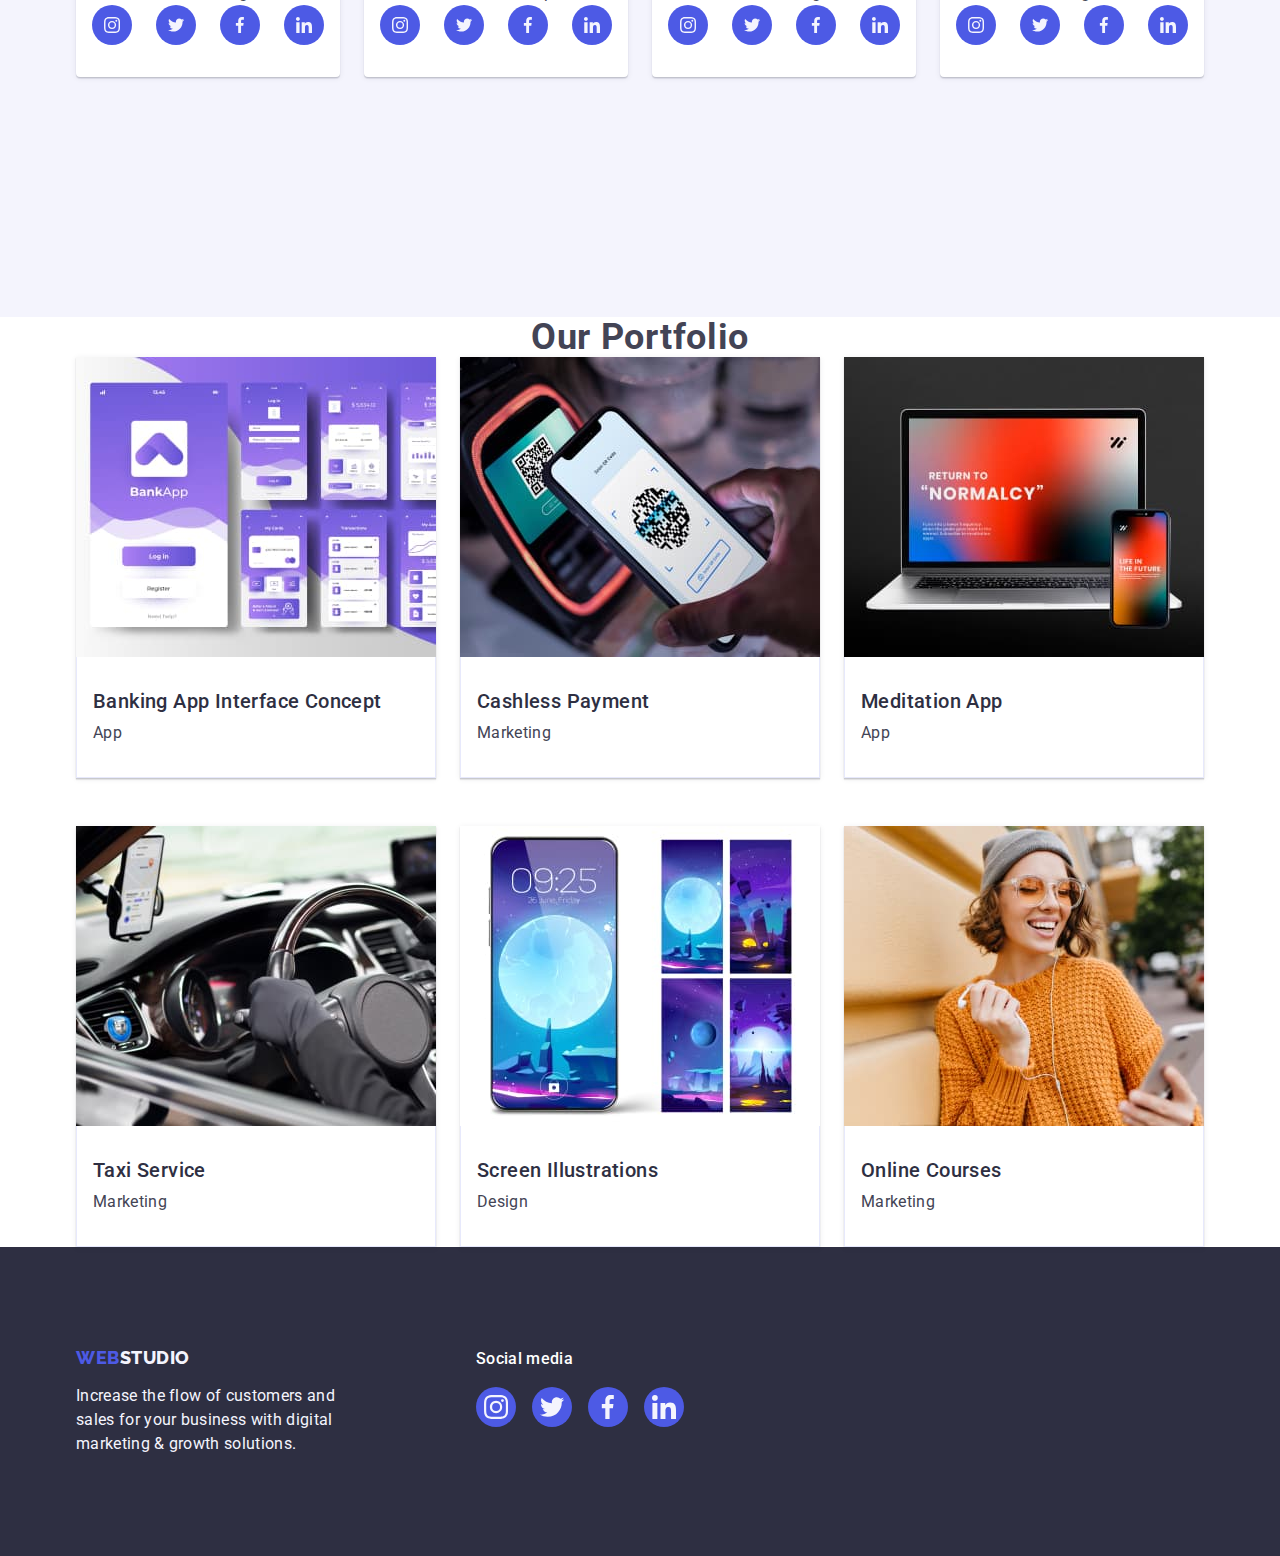
==== commit 56f0f44a: "main" ====
--- a/index.html
+++ b/index.html
@@ -422,42 +422,46 @@
       </section>
     </main>
     <footer class="footer">
-      <div class="container">
-        <a class="footer-logotype link" href="./index.html"
-          >Web<span class="footer-logo-span link">Studio</span></a
-        >
-        <p class="footer-information">
-          Increase the flow of customers and sales for your business with
-          digital marketing & growth solutions.
-        </p>
-        <h4 class="footer-social-media">Social media</h4>
-        <ul class="footer-social list">
-          <li class="footer-icon-list">
-            <a class="footer-sicial-link" href="">
-              <svg class="footer-icon" width="24" height="24">
-                <use href="./images/icons.svg#icon-instagram"></use></svg
-            ></a>
-          </li>
-          <li class="footer-icon-list">
-            <a class="footer-sicial-link" href="">
-              <svg class="footer-icon" width="24" height="24">
-                <use href="./images/icons.svg#icon-tviter"></use></svg
-            ></a>
-          </li>
-          <li class="footer-icon-list">
-            <a class="footer-sicial-link" href="">
-              <svg class="footer-icon" width="24" height="24">
-                <use href="./images/icons.svg#icon-facebock"></use></svg
-            ></a>
-          </li>
-          <li class="footer-icon-list">
-            <a class="footer-sicial-link" href="">
-              <svg class="footer-icon" width="24" height="24">
-                <use href="./images/icons.svg#icon-linkedin"></use>
-              </svg>
-            </a>
-          </li>
-        </ul>
+      <div class="footer-container">
+        <div class="footer-information-container">
+          <a class="footer-logotype link" href="./index.html"
+            >Web<span class="footer-logo-span link">Studio</span></a
+          >
+          <p class="footer-information">
+            Increase the flow of customers and sales for your business with
+            digital marketing & growth solutions.
+          </p>
+        </div>
+        <div class="footer-social-container">
+          <p class="footer-social-media">Social media</p>
+          <ul class="footer-social list">
+            <li class="footer-icon-list">
+              <a class="footer-sicial-link" href="">
+                <svg class="footer-icon" width="24" height="24">
+                  <use href="./images/icons.svg#icon-instagram"></use></svg
+              ></a>
+            </li>
+            <li class="footer-icon-list">
+              <a class="footer-sicial-link" href="">
+                <svg class="footer-icon" width="24" height="24">
+                  <use href="./images/icons.svg#icon-tviter"></use></svg
+              ></a>
+            </li>
+            <li class="footer-icon-list">
+              <a class="footer-sicial-link" href="">
+                <svg class="footer-icon" width="24" height="24">
+                  <use href="./images/icons.svg#icon-facebock"></use></svg
+              ></a>
+            </li>
+            <li class="footer-icon-list">
+              <a class="footer-sicial-link" href="">
+                <svg class="footer-icon" width="24" height="24">
+                  <use href="./images/icons.svg#icon-linkedin"></use>
+                </svg>
+              </a>
+            </li>
+          </ul>
+        </div>
       </div>
     </footer>
   </body>
--- a/css/styles.css
+++ b/css/styles.css
@@ -16,6 +16,7 @@
   --color-white: #ffffff;
   --color-dairy: #fcfcfc;
   --color-ocean: #404bbf;
+  --color-iris: #4d5ae5;
 }
 
 /* a {
@@ -266,6 +267,7 @@
   background-color: #f4f4fd;
   border-radius: 4px;
   margin-bottom: 8px;
+  /* border: 1px solid #8e8f99; */
 }
 .visually-hidden {
   position: absolute;
@@ -511,6 +513,17 @@
   background: var(--navyblue);
   padding: 100px 0;
 }
+.footer-container {
+  width: 1158px;
+  padding: 0 15px;
+  margin: 0 auto;
+  align-items: center;
+  display: flex;
+  align-items: baseline;
+}
+.footer-information-container {
+  margin-right: 120px;
+}
 .footer-logotype {
   color: var(--iris, #4d5ae5);
   font-family: Raleway;
@@ -557,16 +570,28 @@
   font-style: normal;
   font-weight: 500;
   line-height: 1.5; /* 150% */
-  letter-spacing: 0.32px;
+  letter-spacing: 0.02em;
+  margin-bottom: 16px;
+}
+.footer-icon-list {
+  width: 40px;
+  height: 40px;
 }
 .footer-icon {
   fill: #f4f4fd;
 }
 .footer-sicial-link {
-  width: 24px;
-  height: 24px;
+  width: 100%;
+  height: 100%;
   border-radius: 50%;
   background-color: var(--color-iris);
+  display: flex;
+  align-items: center;
+  justify-content: center;
+}
+.footer-sicial-link:hover,
+.footer-sicial-link:focus {
+  background-color: #31d0aa;
 }
 .footer-social {
   display: flex;
